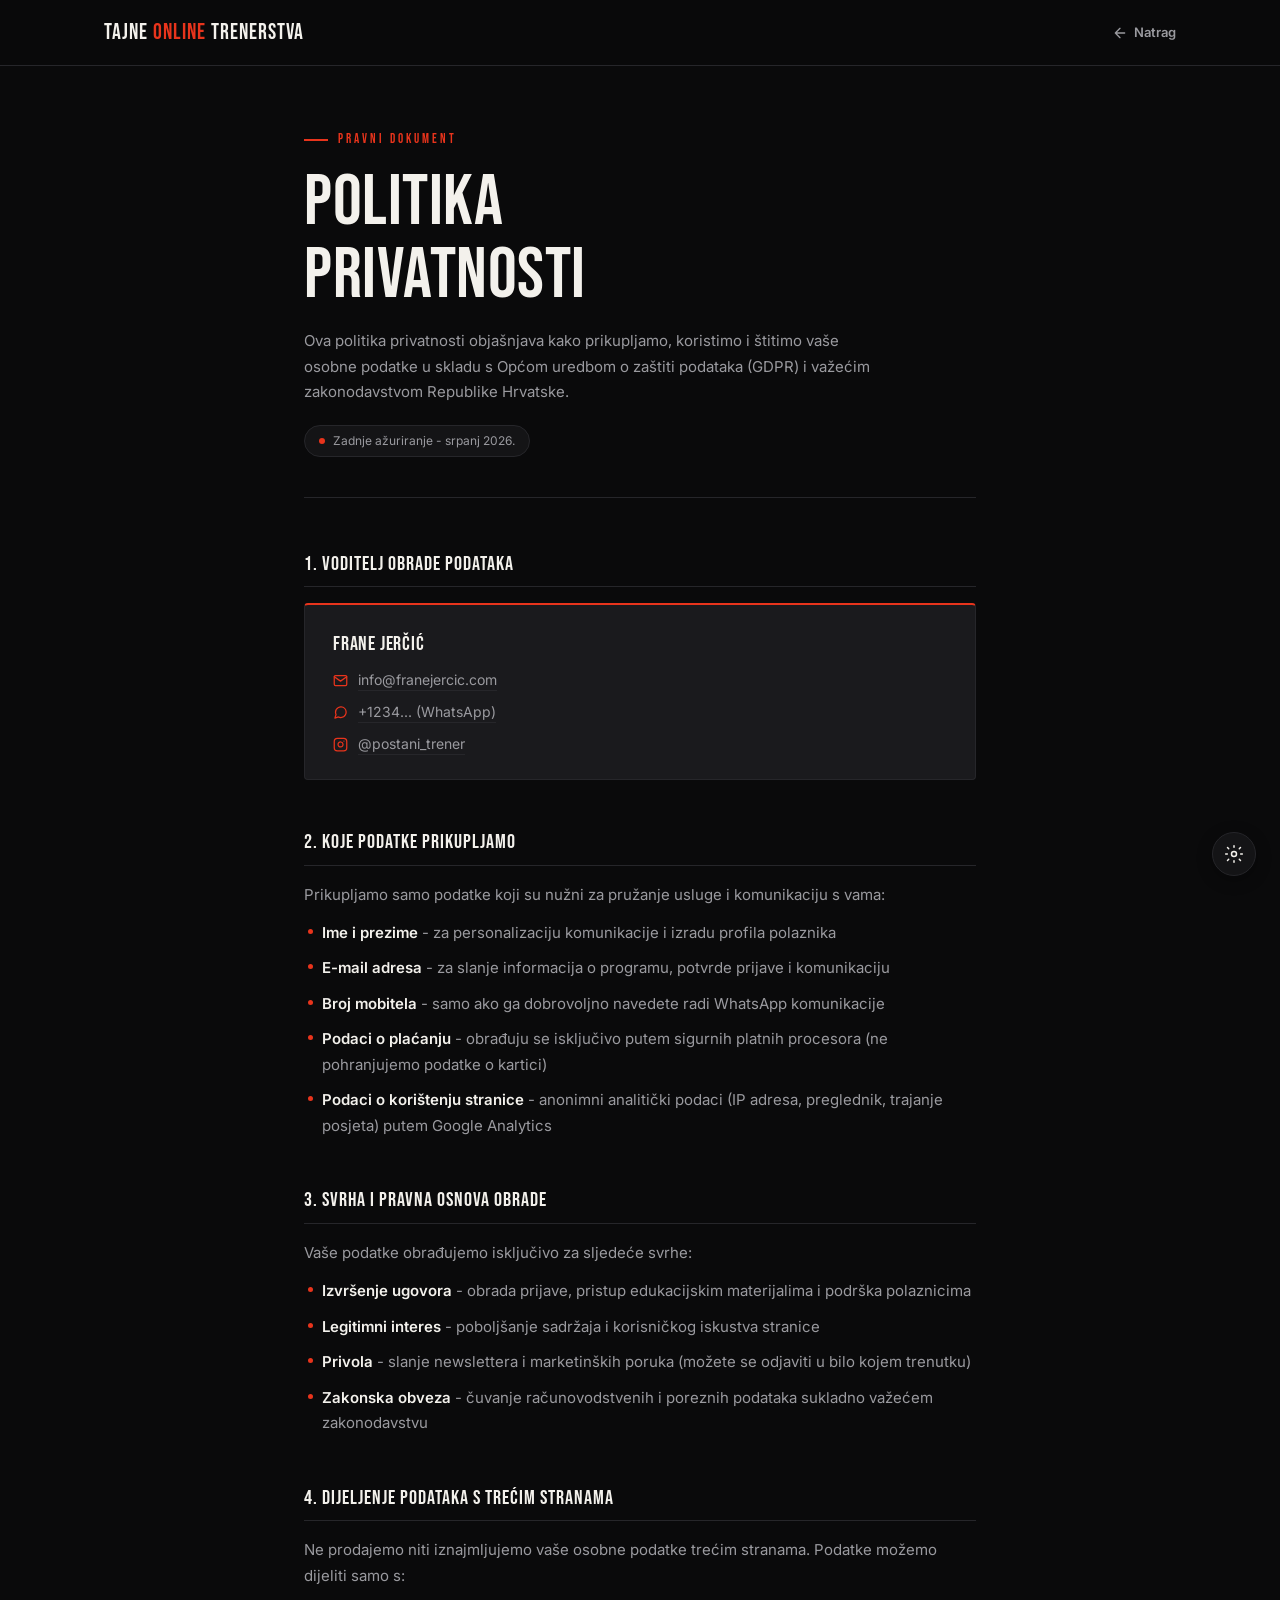
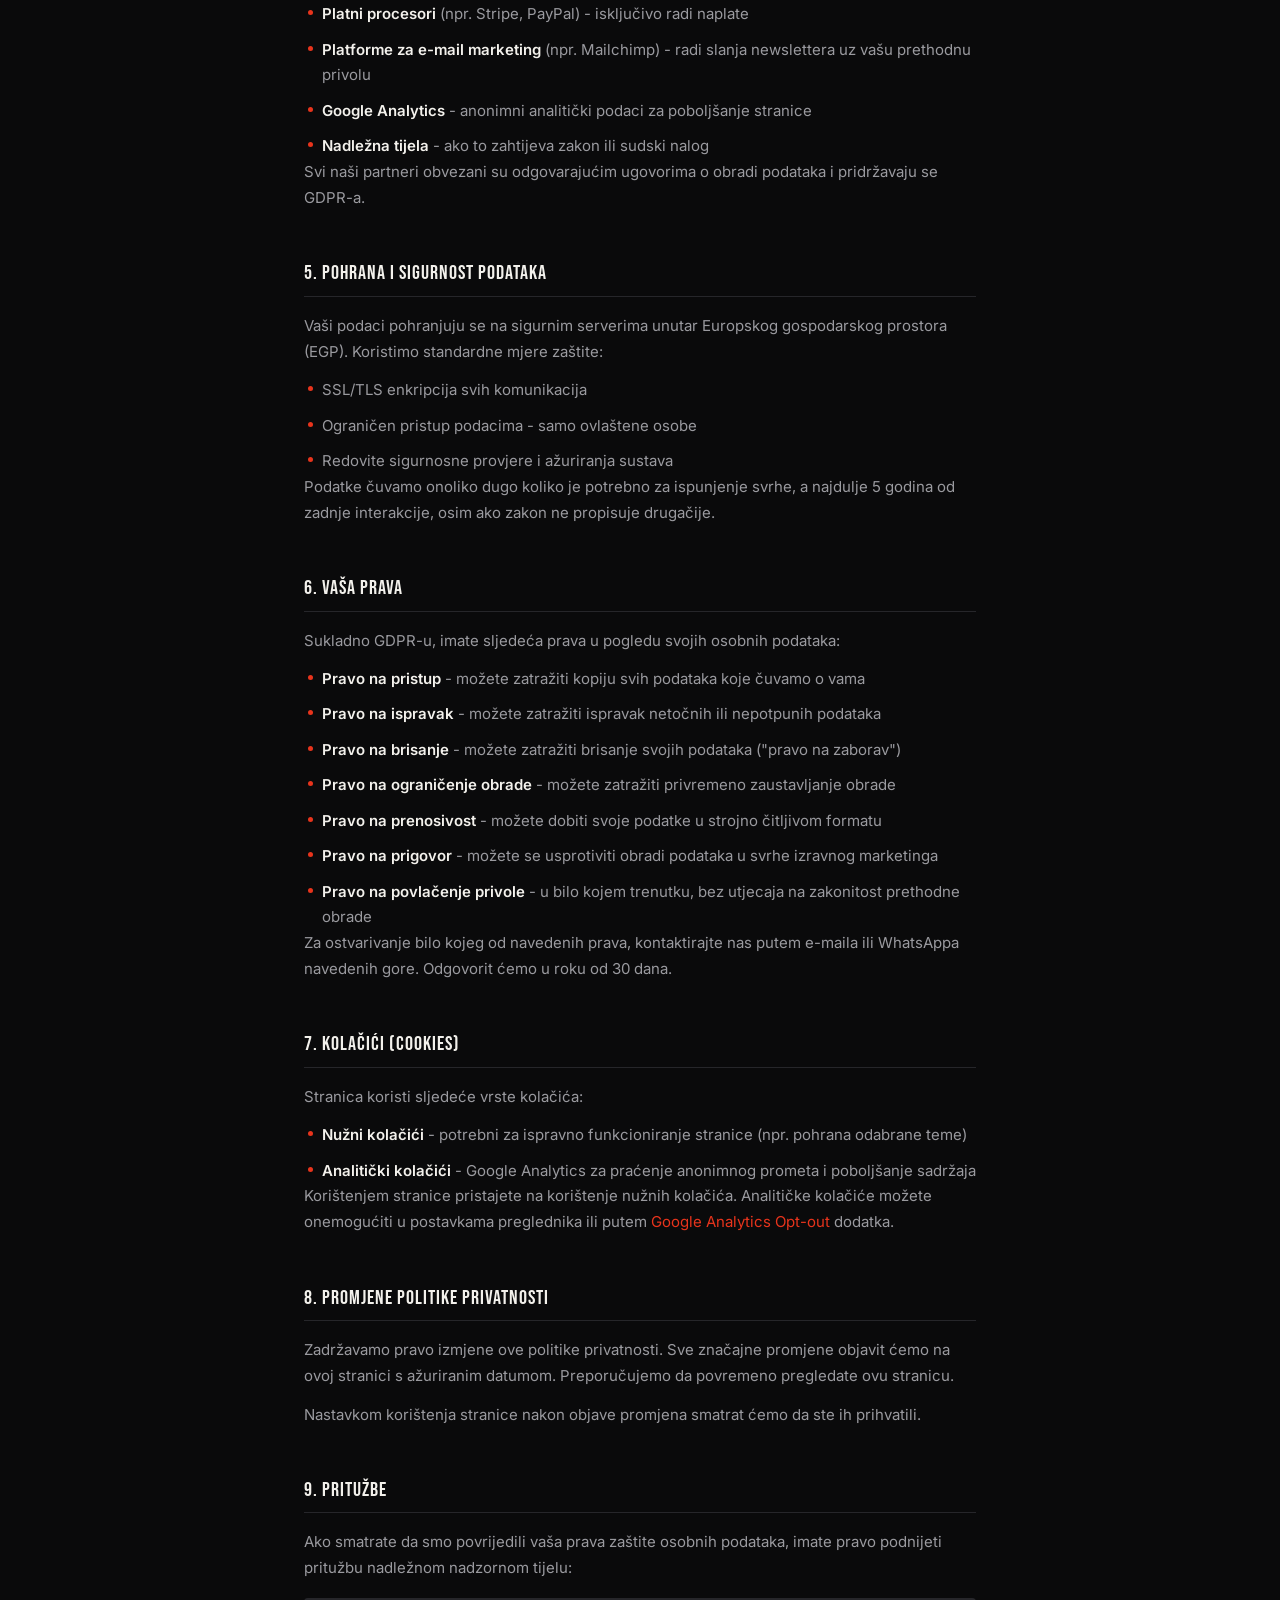
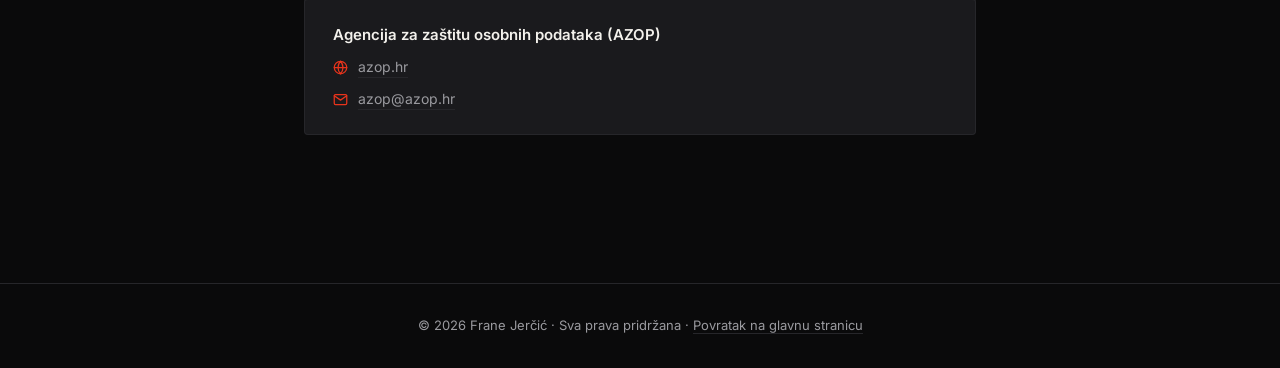
==== politika-privatnosti.html @ b548ac68 "fix: privacy page — shared theme system, fixed li layout, replaced em dashes Co-authored-by: Cursor " ====
<!DOCTYPE html>
<html lang="hr">
<head>
<meta charset="UTF-8">
<meta name="viewport" content="width=device-width, initial-scale=1.0">
<meta name="theme-color" content="#0a0a0b">
<title>Politika privatnosti — Tajne Online Trenerstva | Frane Jerčić</title>
<meta name="description" content="Politika privatnosti i zaštite osobnih podataka za edukaciju Tajne Online Trenerstva, Frane Jerčić.">
<meta name="robots" content="noindex, follow">
<link rel="canonical" href="https://franejercic.com/politika-privatnosti.html">
<link rel="preconnect" href="https://fonts.googleapis.com">
<link rel="preconnect" href="https://fonts.gstatic.com" crossorigin>
<link href="https://fonts.googleapis.com/css2?family=Bebas+Neue&family=Inter:wght@400;500;600;700&display=swap" rel="stylesheet">
<link rel="stylesheet" href="style.css">
<style>
  /* ─── Privacy page overrides ─── */
  section { padding: 0; border-bottom: none; }

  .pp-wrap {
    max-width: 720px;
    margin: 0 auto;
    padding: 64px 24px 96px;
  }

  /* Hero */
  .pp-hero {
    margin-bottom: 56px;
    padding-bottom: 40px;
    border-bottom: 1px solid var(--line);
  }
  .pp-eyebrow {
    font-family: 'Bebas Neue', sans-serif;
    font-size: 13px;
    letter-spacing: 3px;
    color: var(--red);
    margin-bottom: 16px;
    display: flex;
    align-items: center;
    gap: 10px;
  }
  .pp-eyebrow::before {
    content: '';
    width: 24px;
    height: 2px;
    background: var(--red);
    display: inline-block;
  }
  .pp-hero h1 {
    font-size: clamp(42px, 7vw, 72px);
    margin-bottom: 16px;
    text-transform: uppercase;
  }
  .pp-hero p {
    font-size: 15px;
    color: var(--ink-dim);
    line-height: 1.7;
    max-width: 580px;
  }
  .pp-updated {
    display: inline-flex;
    align-items: center;
    gap: 8px;
    margin-top: 20px;
    font-size: 12px;
    color: var(--ink-dim);
    background: var(--bg-alt);
    border: 1px solid var(--line);
    padding: 6px 14px;
    border-radius: 999px;
  }
  .pp-updated-dot {
    width: 6px;
    height: 6px;
    background: var(--red);
    border-radius: 50%;
    display: inline-block;
    flex-shrink: 0;
  }

  /* Sections */
  .pp-section {
    margin-bottom: 52px;
  }
  .pp-section h2 {
    font-size: 20px;
    letter-spacing: 1px;
    color: var(--ink);
    margin-bottom: 16px;
    padding-bottom: 12px;
    border-bottom: 1px solid var(--line);
    text-transform: uppercase;
  }
  .pp-section p {
    font-size: 15px;
    color: var(--ink-dim);
    line-height: 1.75;
    margin-bottom: 12px;
  }
  .pp-section p:last-child { margin-bottom: 0; }
  .pp-section p a { color: var(--red); text-decoration: none; }
  .pp-section p a:hover { text-decoration: underline; }

  /* List items - natural flow, no columns */
  .pp-section ul {
    list-style: none;
    margin-top: 12px;
    display: flex;
    flex-direction: column;
    gap: 10px;
  }
  .pp-section ul li {
    position: relative;
    padding-left: 18px;
    font-size: 15px;
    color: var(--ink-dim);
    line-height: 1.7;
  }
  .pp-section ul li::before {
    content: '';
    position: absolute;
    left: 4px;
    top: 9px;
    width: 5px;
    height: 5px;
    background: var(--red);
    border-radius: 50%;
    flex-shrink: 0;
  }
  .pp-section ul li strong { color: var(--ink); font-weight: 600; }

  /* Contact card */
  .pp-contact-card {
    background: var(--card);
    border: 1px solid var(--line);
    border-top: 2px solid var(--red);
    border-radius: 4px;
    padding: 24px 28px;
    margin-top: 16px;
    display: flex;
    flex-direction: column;
    gap: 10px;
  }
  .pp-contact-card.neutral { border-top-color: var(--line); }
  .pp-contact-name {
    font-family: 'Bebas Neue', sans-serif;
    font-size: 20px;
    letter-spacing: .8px;
    color: var(--ink);
  }
  .pp-contact-name.small {
    font-family: 'Inter', sans-serif;
    font-size: 15px;
    font-weight: 600;
    letter-spacing: 0;
  }
  .pp-contact-row {
    display: flex;
    align-items: center;
    gap: 10px;
    font-size: 14px;
    color: var(--ink-dim);
  }
  .pp-contact-row svg { color: var(--red); flex-shrink: 0; }
  .pp-contact-row a {
    color: var(--ink-dim);
    text-decoration: none;
    border-bottom: 1px solid var(--line);
    transition: color .2s;
  }
  .pp-contact-row a:hover { color: var(--ink); }

  /* Back link */
  .back-link {
    display: flex;
    align-items: center;
    gap: 6px;
    font-size: 13px;
    font-weight: 600;
    color: var(--ink-dim);
    text-decoration: none;
    transition: color .2s;
  }
  .back-link:hover { color: var(--ink); }

  /* Override h2 global size for this page */
  .pp-section h2 { font-size: 20px; }

  /* Footer */
  .pp-footer {
    padding: 32px 24px;
    border-top: 1px solid var(--line);
    text-align: center;
    font-size: 13px;
    color: var(--ink-dim);
  }
  .pp-footer a {
    color: var(--ink-dim);
    text-decoration: none;
    border-bottom: 1px solid var(--line);
    transition: color .2s;
  }
  .pp-footer a:hover { color: var(--ink); }

  /* Light mode extra */
  [data-theme="light"] .pp-contact-card { background: var(--bg-alt); }

  @media (max-width: 480px) {
    .pp-wrap { padding: 48px 20px 80px; }
    .pp-contact-card { padding: 18px 20px; }
  }
</style>
</head>
<body>

<header>
  <div class="navbar">
    <a href="index.html" class="brand">TAJNE <span>ONLINE</span> TRENERSTVA</a>
    <a href="index.html" class="back-link">
      <svg xmlns="http://www.w3.org/2000/svg" width="16" height="16" viewBox="0 0 24 24" fill="none" stroke="currentColor" stroke-width="2" stroke-linecap="round" stroke-linejoin="round"><path d="M19 12H5M12 19l-7-7 7-7"/></svg>
      Natrag
    </a>
  </div>
</header>

<div class="pp-wrap">

  <div class="pp-hero">
    <div class="pp-eyebrow">Pravni dokument</div>
    <h1>Politika<br>Privatnosti</h1>
    <p>Ova politika privatnosti objašnjava kako prikupljamo, koristimo i štitimo vaše osobne podatke u skladu s Općom uredbom o zaštiti podataka (GDPR) i važećim zakonodavstvom Republike Hrvatske.</p>
    <div class="pp-updated"><span class="pp-updated-dot"></span> Zadnje ažuriranje - srpanj 2026.</div>
  </div>

  <div class="pp-section">
    <h2>1. Voditelj obrade podataka</h2>
    <div class="pp-contact-card">
      <div class="pp-contact-name">Frane Jerčić</div>
      <div class="pp-contact-row">
        <svg xmlns="http://www.w3.org/2000/svg" width="15" height="15" viewBox="0 0 24 24" fill="none" stroke="currentColor" stroke-width="2" stroke-linecap="round" stroke-linejoin="round"><path d="M4 4h16c1.1 0 2 .9 2 2v12c0 1.1-.9 2-2 2H4c-1.1 0-2-.9-2-2V6c0-1.1.9-2 2-2z"/><polyline points="22,6 12,13 2,6"/></svg>
        <a href="mailto:info@franejercic.com">info@franejercic.com</a>
      </div>
      <div class="pp-contact-row">
        <svg xmlns="http://www.w3.org/2000/svg" width="15" height="15" viewBox="0 0 24 24" fill="none" stroke="currentColor" stroke-width="2" stroke-linecap="round" stroke-linejoin="round"><path d="M21 11.5a8.38 8.38 0 0 1-.9 3.8 8.5 8.5 0 0 1-7.6 4.7 8.38 8.38 0 0 1-3.8-.9L3 21l1.9-5.7a8.38 8.38 0 0 1-.9-3.8 8.5 8.5 0 0 1 4.7-7.6 8.38 8.38 0 0 1 3.8-.9h.5a8.48 8.48 0 0 1 8 8v.5z"/></svg>
        <a href="https://wa.me/1234" target="_blank" rel="noopener">+1234... (WhatsApp)</a>
      </div>
      <div class="pp-contact-row">
        <svg xmlns="http://www.w3.org/2000/svg" width="15" height="15" viewBox="0 0 24 24" fill="none" stroke="currentColor" stroke-width="2" stroke-linecap="round" stroke-linejoin="round"><rect x="2" y="2" width="20" height="20" rx="5" ry="5"/><path d="M16 11.37A4 4 0 1 1 12.63 8 4 4 0 0 1 16 11.37z"/><line x1="17.5" y1="6.5" x2="17.51" y2="6.5"/></svg>
        <a href="https://www.instagram.com/postani_trener" target="_blank" rel="noopener">@postani_trener</a>
      </div>
    </div>
  </div>

  <div class="pp-section">
    <h2>2. Koje podatke prikupljamo</h2>
    <p>Prikupljamo samo podatke koji su nužni za pružanje usluge i komunikaciju s vama:</p>
    <ul>
      <li><strong>Ime i prezime</strong> - za personalizaciju komunikacije i izradu profila polaznika</li>
      <li><strong>E-mail adresa</strong> - za slanje informacija o programu, potvrde prijave i komunikaciju</li>
      <li><strong>Broj mobitela</strong> - samo ako ga dobrovoljno navedete radi WhatsApp komunikacije</li>
      <li><strong>Podaci o plaćanju</strong> - obrađuju se isključivo putem sigurnih platnih procesora (ne pohranjujemo podatke o kartici)</li>
      <li><strong>Podaci o korištenju stranice</strong> - anonimni analitički podaci (IP adresa, preglednik, trajanje posjeta) putem Google Analytics</li>
    </ul>
  </div>

  <div class="pp-section">
    <h2>3. Svrha i pravna osnova obrade</h2>
    <p>Vaše podatke obrađujemo isključivo za sljedeće svrhe:</p>
    <ul>
      <li><strong>Izvršenje ugovora</strong> - obrada prijave, pristup edukacijskim materijalima i podrška polaznicima</li>
      <li><strong>Legitimni interes</strong> - poboljšanje sadržaja i korisničkog iskustva stranice</li>
      <li><strong>Privola</strong> - slanje newslettera i marketinških poruka (možete se odjaviti u bilo kojem trenutku)</li>
      <li><strong>Zakonska obveza</strong> - čuvanje računovodstvenih i poreznih podataka sukladno važećem zakonodavstvu</li>
    </ul>
  </div>

  <div class="pp-section">
    <h2>4. Dijeljenje podataka s trećim stranama</h2>
    <p>Ne prodajemo niti iznajmljujemo vaše osobne podatke trećim stranama. Podatke možemo dijeliti samo s:</p>
    <ul>
      <li><strong>Platni procesori</strong> (npr. Stripe, PayPal) - isključivo radi naplate</li>
      <li><strong>Platforme za e-mail marketing</strong> (npr. Mailchimp) - radi slanja newslettera uz vašu prethodnu privolu</li>
      <li><strong>Google Analytics</strong> - anonimni analitički podaci za poboljšanje stranice</li>
      <li><strong>Nadležna tijela</strong> - ako to zahtijeva zakon ili sudski nalog</li>
    </ul>
    <p>Svi naši partneri obvezani su odgovarajućim ugovorima o obradi podataka i pridržavaju se GDPR-a.</p>
  </div>

  <div class="pp-section">
    <h2>5. Pohrana i sigurnost podataka</h2>
    <p>Vaši podaci pohranjuju se na sigurnim serverima unutar Europskog gospodarskog prostora (EGP). Koristimo standardne mjere zaštite:</p>
    <ul>
      <li>SSL/TLS enkripcija svih komunikacija</li>
      <li>Ograničen pristup podacima - samo ovlaštene osobe</li>
      <li>Redovite sigurnosne provjere i ažuriranja sustava</li>
    </ul>
    <p>Podatke čuvamo onoliko dugo koliko je potrebno za ispunjenje svrhe, a najdulje 5 godina od zadnje interakcije, osim ako zakon ne propisuje drugačije.</p>
  </div>

  <div class="pp-section">
    <h2>6. Vaša prava</h2>
    <p>Sukladno GDPR-u, imate sljedeća prava u pogledu svojih osobnih podataka:</p>
    <ul>
      <li><strong>Pravo na pristup</strong> - možete zatražiti kopiju svih podataka koje čuvamo o vama</li>
      <li><strong>Pravo na ispravak</strong> - možete zatražiti ispravak netočnih ili nepotpunih podataka</li>
      <li><strong>Pravo na brisanje</strong> - možete zatražiti brisanje svojih podataka ("pravo na zaborav")</li>
      <li><strong>Pravo na ograničenje obrade</strong> - možete zatražiti privremeno zaustavljanje obrade</li>
      <li><strong>Pravo na prenosivost</strong> - možete dobiti svoje podatke u strojno čitljivom formatu</li>
      <li><strong>Pravo na prigovor</strong> - možete se usprotiviti obradi podataka u svrhe izravnog marketinga</li>
      <li><strong>Pravo na povlačenje privole</strong> - u bilo kojem trenutku, bez utjecaja na zakonitost prethodne obrade</li>
    </ul>
    <p>Za ostvarivanje bilo kojeg od navedenih prava, kontaktirajte nas putem e-maila ili WhatsAppa navedenih gore. Odgovorit ćemo u roku od 30 dana.</p>
  </div>

  <div class="pp-section">
    <h2>7. Kolačići (Cookies)</h2>
    <p>Stranica koristi sljedeće vrste kolačića:</p>
    <ul>
      <li><strong>Nužni kolačići</strong> - potrebni za ispravno funkcioniranje stranice (npr. pohrana odabrane teme)</li>
      <li><strong>Analitički kolačići</strong> - Google Analytics za praćenje anonimnog prometa i poboljšanje sadržaja</li>
    </ul>
    <p>Korištenjem stranice pristajete na korištenje nužnih kolačića. Analitičke kolačiće možete onemogućiti u postavkama preglednika ili putem <a href="https://tools.google.com/dlpage/gaoptout" target="_blank" rel="noopener">Google Analytics Opt-out</a> dodatka.</p>
  </div>

  <div class="pp-section">
    <h2>8. Promjene politike privatnosti</h2>
    <p>Zadržavamo pravo izmjene ove politike privatnosti. Sve značajne promjene objavit ćemo na ovoj stranici s ažuriranim datumom. Preporučujemo da povremeno pregledate ovu stranicu.</p>
    <p>Nastavkom korištenja stranice nakon objave promjena smatrat ćemo da ste ih prihvatili.</p>
  </div>

  <div class="pp-section">
    <h2>9. Pritužbe</h2>
    <p>Ako smatrate da smo povrijedili vaša prava zaštite osobnih podataka, imate pravo podnijeti pritužbu nadležnom nadzornom tijelu:</p>
    <div class="pp-contact-card neutral">
      <div class="pp-contact-name small">Agencija za zaštitu osobnih podataka (AZOP)</div>
      <div class="pp-contact-row">
        <svg xmlns="http://www.w3.org/2000/svg" width="15" height="15" viewBox="0 0 24 24" fill="none" stroke="currentColor" stroke-width="2" stroke-linecap="round" stroke-linejoin="round"><circle cx="12" cy="12" r="10"/><line x1="2" y1="12" x2="22" y2="12"/><path d="M12 2a15.3 15.3 0 0 1 4 10 15.3 15.3 0 0 1-4 10 15.3 15.3 0 0 1-4-10 15.3 15.3 0 0 1 4-10z"/></svg>
        <a href="https://azop.hr" target="_blank" rel="noopener">azop.hr</a>
      </div>
      <div class="pp-contact-row">
        <svg xmlns="http://www.w3.org/2000/svg" width="15" height="15" viewBox="0 0 24 24" fill="none" stroke="currentColor" stroke-width="2" stroke-linecap="round" stroke-linejoin="round"><path d="M4 4h16c1.1 0 2 .9 2 2v12c0 1.1-.9 2-2 2H4c-1.1 0-2-.9-2-2V6c0-1.1.9-2 2-2z"/><polyline points="22,6 12,13 2,6"/></svg>
        <a href="mailto:azop@azop.hr">azop@azop.hr</a>
      </div>
    </div>
  </div>

</div>

<footer class="pp-footer">
  © 2026 Frane Jerčić · Sva prava pridržana ·
  <a href="index.html">Povratak na glavnu stranicu</a>
</footer>

<!-- Theme Picker -->
<div class="tp" id="themePicker">
  <button class="tp-btn" id="tpToggle" aria-label="Promjeni temu" aria-expanded="false">
    <svg viewBox="0 0 24 24" width="20" height="20" fill="none" stroke="currentColor" stroke-width="1.8" stroke-linecap="round" stroke-linejoin="round" aria-hidden="true">
      <circle cx="12" cy="12" r="3"/>
      <path d="M12 2v2M12 20v2M4.22 4.22l1.42 1.42M18.36 18.36l1.42 1.42M2 12h2M20 12h2M4.22 19.78l1.42-1.42M18.36 5.64l1.42-1.42"/>
    </svg>
  </button>
  <div class="tp-panel" id="tpPanel" hidden>
    <div class="tp-label">Boja</div>
    <div class="tp-swatches">
      <button class="tp-swatch" data-color="#e8341c" style="background:#e8341c" aria-label="Crvena" title="Crvena"></button>
      <button class="tp-swatch" data-color="#2563eb" style="background:#2563eb" aria-label="Plava" title="Plava"></button>
      <button class="tp-swatch" data-color="#16a34a" style="background:#16a34a" aria-label="Zelena" title="Zelena"></button>
      <button class="tp-swatch" data-color="#d97706" style="background:#d97706" aria-label="Žuta" title="Žuta"></button>
      <button class="tp-swatch" data-color="#9333ea" style="background:#9333ea" aria-label="Ljubičasta" title="Ljubičasta"></button>
      <button class="tp-swatch" data-color="#0891b2" style="background:#0891b2" aria-label="Cyan" title="Cyan"></button>
      <button class="tp-swatch" data-color="#db2777" style="background:#db2777" aria-label="Roza" title="Roza"></button>
    </div>
    <div class="tp-label" style="margin-top:12px;">Pozadina</div>
    <div class="tp-modes">
      <button class="tp-mode" data-mode="dark">
        <svg viewBox="0 0 24 24" width="14" height="14" fill="currentColor" aria-hidden="true"><path d="M21 12.79A9 9 0 1 1 11.21 3 7 7 0 0 0 21 12.79z"/></svg>
        Tamna
      </button>
      <button class="tp-mode" data-mode="light">
        <svg viewBox="0 0 24 24" width="14" height="14" fill="none" stroke="currentColor" stroke-width="2" aria-hidden="true"><circle cx="12" cy="12" r="5"/><path d="M12 2v2M12 20v2M4.22 4.22l1.42 1.42M18.36 18.36l1.42 1.42M2 12h2M20 12h2M4.22 19.78l1.42-1.42M18.36 5.64l1.42-1.42"/></svg>
        Svijetla
      </button>
    </div>
  </div>
</div>

<script src="main.js"></script>
</body>
</html>
---- style.css ----
/* ═══════════════════════════════════════════════════════════
   TAJNE ONLINE TRENERSTVA — Frane Jerčić
   style.css
═══════════════════════════════════════════════════════════ */

/* ─── VARIJABLE ─── */
:root {
  --bg:         #0a0a0b;
  --bg-alt:     #141416;
  --line:       #26262a;
  --ink:        #f3f1ec;
  --ink-dim:    #9a9a9f;
  --red:        #e8341c;
  --red-dim:    #b5260f;
  --gold:       #e8a23c;
  --card:       #1a1a1d;
  --radius:     2px;
  --accent-rgb: 232,52,28;
}

/* ─── RESET & BASE ─── */
*, *::before, *::after { box-sizing: border-box; margin: 0; padding: 0; }

html {
  scroll-behavior: smooth;
  overflow-x: hidden;
  scroll-padding-top: 72px;
}

body {
  background: var(--bg);
  color: var(--ink);
  font-family: 'Inter', sans-serif;
  line-height: 1.5;
  -webkit-font-smoothing: antialiased;
  overflow-x: hidden;
}

img { max-width: 100%; display: block; }

.wrap { max-width: 1120px; margin: 0 auto; padding: 0 24px; }

h1, h2, h3, .display {
  font-family: 'Bebas Neue', sans-serif;
  letter-spacing: 0.5px;
  line-height: 1.02;
  text-transform: uppercase;
  font-weight: 400;
}

h2 { font-size: clamp(34px, 5vw, 56px); }

.eyebrow {
  display: inline-flex;
  align-items: center;
  gap: 10px;
  font-family: 'Bebas Neue', sans-serif;
  font-size: 14px;
  letter-spacing: 3px;
  color: var(--red);
  margin-bottom: 16px;
}
.eyebrow::before {
  content: "";
  width: 28px;
  height: 2px;
  background: var(--red);
  display: inline-block;
}

.lead { color: var(--ink-dim); font-size: 18px; max-width: 680px; }
.micro { margin-top: 18px; font-size: 13px; color: var(--ink-dim); letter-spacing: .3px; }

section { padding: 96px 0; border-bottom: 1px solid var(--line); position: relative; }

/* ─── BUTTONS ─── */
.btn {
  display: inline-flex;
  align-items: center;
  gap: 10px;
  background: linear-gradient(135deg,
    color-mix(in srgb, var(--red) 82%, #fff 18%),
    var(--red) 55%,
    color-mix(in srgb, var(--red) 78%, #000 22%));
  color: #fff;
  font-family: 'Bebas Neue', sans-serif;
  font-size: 21px;
  letter-spacing: 1.5px;
  padding: 17px 38px;
  border: none;
  border-radius: 8px;
  text-decoration: none;
  text-transform: uppercase;
  cursor: pointer;
  transition: transform .18s ease, box-shadow .25s ease, filter .2s ease;
  box-shadow: 0 1px 0 rgba(255,255,255,.12) inset, 0 14px 30px -10px rgba(var(--accent-rgb),.55);
  -webkit-tap-highlight-color: transparent;
}
.btn:hover {
  transform: translateY(-2px);
  filter: brightness(1.08);
  box-shadow: 0 1px 0 rgba(255,255,255,.18) inset, 0 18px 40px -8px rgba(var(--accent-rgb),.6);
}
.btn:active { transform: translateY(0); filter: brightness(.97); }

.btn-outline {
  background: transparent;
  color: var(--ink);
  border: 1px solid var(--line);
  box-shadow: none;
}
.btn-outline:hover {
  border-color: var(--red);
  color: #fff;
  background: rgba(var(--accent-rgb),.08);
  box-shadow: none;
  filter: none;
}

/* ─── HEADER ─── */
header {
  position: sticky;
  top: 0;
  z-index: 50;
  background: rgba(10,10,11,.92);
  backdrop-filter: blur(10px);
  -webkit-backdrop-filter: blur(10px);
  border-bottom: 1px solid var(--line);
}

.navbar {
  display: flex;
  align-items: center;
  justify-content: space-between;
  padding: 16px 24px;
  max-width: 1120px;
  margin: 0 auto;
  gap: 16px;
}

.brand {
  font-family: 'Bebas Neue', sans-serif;
  font-size: 22px;
  letter-spacing: 1px;
  text-decoration: none;
  color: var(--ink);
  white-space: nowrap;
}
.brand span { color: var(--red); }

.nav-cta { font-size: 15px; padding: 11px 22px; white-space: nowrap; }

.nav-links {
  display: flex;
  align-items: center;
  gap: 28px;
  flex: 1;
  justify-content: center;
}
.nav-links a {
  font-size: 12px;
  font-weight: 700;
  letter-spacing: 1.2px;
  text-transform: uppercase;
  text-decoration: none;
  color: var(--ink-dim);
  transition: color .2s;
}
.nav-links a:hover { color: var(--ink); }

/* ─── HERO ─── */
.hero {
  padding: 64px 0 40px;
  border-bottom: 1px solid var(--line);
  position: relative;
  overflow: visible;
}
.hero::before {
  content: "";
  position: absolute;
  inset: 0;
  z-index: 0;
  background:
    radial-gradient(circle at 85% 10%, rgba(var(--accent-rgb),.18), transparent 45%),
    radial-gradient(circle at 10% 90%, rgba(var(--accent-rgb),.08), transparent 40%);
  pointer-events: none;
}
.hero-grid {
  display: grid;
  grid-template-columns: 1.1fr 1fr;
  gap: 56px;
  align-items: center;
  position: relative;
  z-index: 1;
  position: relative;
}

.hero-photo {
  position: relative;
  z-index: 2;
  aspect-ratio: 4/5;
  transform: translateY(60px) translateX(12%) scale(1.1);
  display: flex;
  flex-direction: column;
  align-items: center;
}
.hero-photo img {
  width: 100%;
  flex: 1;
  object-fit: contain;
  object-position: bottom;
  filter: drop-shadow(0 20px 40px rgba(0,0,0,.6));
}
.hero-photo .tag {
  display: block;
  position: static;
  text-align: center;
  font-family: 'Bebas Neue', sans-serif;
  letter-spacing: 1.5px;
  font-size: 11px;
  color: var(--ink-dim);
  margin-top: 10px;
  opacity: .6;
}

.hero h1 { font-size: clamp(44px, 6vw, 76px); }
.hero h1 .accent { color: var(--red); }
.hero p.lead { margin: 22px 0 30px; font-size: 19px; }
.hero p.lead b { color: rgba(255,255,255,.72); font-weight: 700; }
.hero-ctas { display: flex; gap: 16px; flex-wrap: wrap; }

/* ─── STATS ─── */
.stats {
  background: var(--bg-alt);
  padding: 0;
  border-bottom: 1px solid var(--line);
  overflow: hidden;
  position: relative;
  z-index: 1;
}

.stats-grid {
  display: grid;
  grid-template-columns: repeat(3, 1fr);
  max-width: 1120px;
  margin: 0 auto;
}

.stat {
  padding: 52px 32px;
  text-align: center;
  position: relative;
}

/* Gradient divider između statova */
.stat::before {
  content: '';
  position: absolute;
  left: 0;
  top: 18%;
  bottom: 18%;
  width: 1px;
  background: linear-gradient(to bottom, transparent, var(--line) 35%, var(--line) 65%, transparent);
}
.stat:first-child::before { display: none; }

.stat .num {
  font-family: 'Bebas Neue', sans-serif;
  font-size: clamp(52px, 5.5vw, 80px);
  color: var(--red);
  line-height: 1;
  display: inline-block;
  position: relative;
}

/* Crveni akcent ispod broja */
.stat .num::after {
  content: '';
  display: block;
  width: 28px;
  height: 2px;
  background: var(--red);
  opacity: 0.45;
  margin: 10px auto 0;
}

.stat .label {
  margin-top: 14px;
  font-size: 11px;
  letter-spacing: 2.5px;
  text-transform: uppercase;
  color: var(--ink-dim);
  line-height: 1.4;
}

@keyframes statMarquee {
  from { transform: translateX(0); }
  to   { transform: translateX(-50%); }
}

/* ─── VIDEO ─── */
.video-section { padding: 88px 0; text-align: center; }
.video-wrap {
  max-width: 880px;
  margin: 36px auto 0;
  position: relative;
  border-radius: var(--radius);
  overflow: hidden;
  border: 1px solid var(--line);
  box-shadow: 0 30px 80px rgba(0,0,0,.5);
  aspect-ratio: 16/9;
  background: #000;
}
.video-wrap iframe { width: 100%; height: 100%; border: 0; }

/* Thumbnail façade (kad embed nije dostupan) */
.video-facade {
  display: block;
  text-decoration: none;
  cursor: pointer;
  position: relative;
}
.video-facade img {
  width: 100%;
  height: 100%;
  object-fit: cover;
  display: block;
}
.video-play {
  position: absolute;
  inset: 0;
  display: flex;
  align-items: center;
  justify-content: center;
  background: rgba(0,0,0,.3);
  transition: background .2s ease;
}
.video-facade:hover .video-play { background: rgba(0,0,0,.15); }
.video-facade:hover .video-play svg path:first-child { fill: var(--red-dim); }
.video-play svg { filter: drop-shadow(0 4px 16px rgba(0,0,0,.6)); transition: transform .2s ease; }
.video-facade:hover .video-play svg { transform: scale(1.08); }

/* ─── CHECK LIST ─── */
.check-list { display: grid; gap: 0; max-width: 920px; margin-top: 36px; }
.check-item {
  display: flex;
  gap: 18px;
  align-items: flex-start;
  padding: 24px 0;
  border-top: 1px solid var(--line);
}
.check-item:first-child { border-top: none; }
.check-item:last-child { border-bottom: none; }
.check-item .mark {
  flex: 0 0 30px;
  height: 30px;
  border: 1px solid var(--red);
  color: var(--red);
  display: flex;
  align-items: center;
  justify-content: center;
  font-family: 'Bebas Neue', sans-serif;
  font-size: 16px;
  margin-top: 2px;
}
.check-item p { font-size: 17px; color: var(--ink-dim); }
.check-item p b { color: rgba(255,255,255,.72); }

.pull-quote {
  margin-top: 48px;
  padding: 32px 36px;
  border-left: 3px solid var(--red);
  background: var(--card);
  font-size: 19px;
  font-style: italic;
  color: var(--ink);
  max-width: 920px;
}

/* ─── WHAT YOU GET ─── */
.get-list { margin-top: 48px; }
.get-item {
  display: flex;
  gap: 24px;
  align-items: flex-start;
  padding: 28px 0;
  border-top: 1px solid var(--line);
}
.get-item:first-child { border-top: none; }
.get-item:last-child { border-bottom: none; }
.get-item .ic {
  flex: 0 0 auto;
  width: 34px;
  height: 34px;
  color: var(--red);
  display: flex;
  align-items: center;
  justify-content: center;
  margin-top: 2px;
}
.get-item .ic svg { width: 100%; height: 100%; }
.get-item .txt { display: flex; align-items: baseline; gap: 14px; flex-wrap: wrap; }
.get-item h3 { font-family: 'Bebas Neue'; font-weight: 400; font-size: 22px; letter-spacing: .5px; text-transform: uppercase; }
.get-item p { color: var(--ink-dim); font-size: 15.5px; }

/* ─── WHY THIS COURSE ─── */
.why-grid {
  display: grid;
  grid-template-columns: repeat(3, 1fr);
  gap: 16px;
  margin-top: 48px;
}
.why-card {
  background: var(--card);
  border: 1px solid var(--line);
  border-top: 2px solid var(--red);
  padding: 32px 28px;
  border-radius: 4px;
}
.why-card .wic { width: 32px; height: 32px; color: var(--red); margin-bottom: 18px; }
.why-card .wic svg { width: 100%; height: 100%; }
.why-card h3 { font-family: 'Bebas Neue'; font-size: 28px; margin-top: 12px; }
.why-card p { color: var(--ink-dim); font-size: 15px; margin-top: 10px; line-height: 1.6; }

/* ─── SPLIT (ZAMISLI / GUBIŠ) ─── */
.split {
  display: grid;
  grid-template-columns: 1fr 1fr;
  gap: 1px;
  background: var(--line);
}
/* Padding simulira .wrap centriranje — sadržaj prati ostatak stranice */
.split .pos {
  background: linear-gradient(90deg,
    var(--bg) 0%,
    color-mix(in srgb, #111114 86%, #16a34a 14%) 40%,
    color-mix(in srgb, #141417 88%, #16a34a 12%) 100%);
  padding: 64px 48px 64px max(24px, calc((100vw - 1120px) / 2 + 24px));
  display: flex;
  flex-direction: column;
}
.split .neg {
  background: linear-gradient(90deg,
    color-mix(in srgb, var(--bg) 84%, var(--red) 16%) 0%,
    color-mix(in srgb, var(--bg) 88%, var(--red) 12%) 60%,
    var(--bg) 100%);
  padding: 64px max(24px, calc((100vw - 1120px) / 2 + 24px)) 64px 48px;
  display: flex;
  flex-direction: column;
}
.split h3 { font-size: 32px; margin-bottom: 24px; line-height: 1.2; }
.split ul { list-style: none; margin-top: 8px; }
.split li {
  padding: 13px 0 13px 32px;
  border-top: 1px solid var(--line);
  color: var(--ink-dim);
  font-size: 15.5px;
  position: relative;
  line-height: 1.5;
}
.split li::before {
  position: absolute;
  left: 0;
  top: 13px;
  font-weight: 700;
  font-size: 18px;
}
.split li:first-child { border-top: none; }
.split .pos li::before { content: "✓"; color: #22c55e; }
.split .neg li::before { content: "✗"; color: var(--red); }
.split .quote {
  display: block;
  margin-top: auto;
  padding-top: 24px;
  font-style: italic;
  color: var(--ink);
  font-size: 16px;
  line-height: 1.65;
}
.split .pos .quote {
  color: #bbf7d0;
  text-shadow: 0 0 28px rgba(34, 197, 94, 0.4);
}
.split .neg .quote {
  color: color-mix(in srgb, #fff 85%, var(--red) 15%);
  text-shadow: 0 0 28px rgba(var(--accent-rgb), 0.5);
}

/* ─── MODULES BACKGROUND ICONS ─── */
.modules-bg {
  position: absolute;
  inset: 0;
  pointer-events: none;
  z-index: 0;
  overflow: hidden;
}
.modules-bg svg {
  position: absolute;
  color: var(--ink);
  opacity: 0.05;
  fill: none;
  stroke: currentColor;
}
#moduli > .wrap { position: relative; z-index: 1; }

@media (max-width: 860px) { .modules-bg { display: none; } }

/* ─── MODULES ─── */
.modules-head { text-align: center; margin-bottom: 8px; }
.module {
  display: grid;
  grid-template-columns: 120px 1fr;
  gap: 32px;
  padding: 36px 0;
  border-top: 1px solid var(--line);
  align-items: start;
}
.modules-head + .module { border-top: none; }
.module:last-child { border-bottom: none; }
.module .mnum {
  font-family: 'Bebas Neue';
  font-size: 64px;
  color: var(--bg-alt);
  -webkit-text-stroke: 1px var(--line);
  line-height: 1;
}
.module .mnum.active { -webkit-text-stroke: 1px var(--red); color: transparent; }
.module h3 { font-size: 26px; display: flex; align-items: center; gap: 12px; }
.module h3 .ic { font-family: 'Inter'; font-size: 22px; }
.module p { margin-top: 10px; color: var(--ink-dim); font-size: 16px; max-width: 640px; }

/* ─── TESTIMONIALS SLIDER ─── */
.tmonials { margin-top: 40px; }

.slider-wrapper {
  overflow: hidden;
}

.tmonials-track {
  display: flex;
  gap: 20px;
  overflow-x: auto;
  scroll-snap-type: x mandatory;
  scroll-behavior: smooth;
  -webkit-overflow-scrolling: touch;
  scrollbar-width: none;
  padding-bottom: 2px;
}
.tmonials-track::-webkit-scrollbar { display: none; }

.tcard {
  scroll-snap-align: start;
  flex: 0 0 calc((100% - 40px) / 3);
  border: 1px solid var(--line);
  background: var(--card);
  padding: 26px;
  display: flex;
  flex-direction: column;
}
.tcard .who { display: flex; align-items: center; gap: 12px; margin-bottom: 10px; }
.tcard .avatar {
  width: 46px;
  height: 46px;
  border-radius: 50%;
  background: linear-gradient(135deg,
    color-mix(in srgb, var(--red) 80%, #fff 20%),
    color-mix(in srgb, var(--red) 70%, #000 30%));
  display: flex;
  align-items: center;
  justify-content: center;
  font-family: 'Bebas Neue';
  font-size: 18px;
  color: #fff;
  flex: 0 0 46px;
  overflow: hidden;
}
.tcard .avatar img { width: 100%; height: 100%; object-fit: cover; border-radius: 50%; }
.tcard .name { font-weight: 700; font-size: 15px; }
.tcard .role { font-size: 12px; color: var(--ink-dim); }
.tcard .stars { color: var(--gold); font-size: 12px; letter-spacing: 1px; margin-bottom: 10px; }
.tcard p { font-size: 14.5px; color: var(--ink-dim); line-height: 1.6; flex: 1; }

/* Slider navigation */
.slider-nav {
  display: flex;
  align-items: center;
  justify-content: center;
  gap: 20px;
  margin-top: 28px;
}
.slider-btn {
  width: 48px;
  height: 48px;
  border: 1px solid var(--line);
  background: var(--card);
  color: var(--ink);
  font-size: 18px;
  border-radius: 50%;
  cursor: pointer;
  display: flex;
  align-items: center;
  justify-content: center;
  transition: border-color .18s ease, background .18s ease, color .18s ease;
  -webkit-tap-highlight-color: transparent;
  line-height: 1;
}
.slider-btn:hover:not(:disabled) {
  border-color: var(--red);
  background: rgba(var(--accent-rgb),.1);
  color: var(--red);
}
.slider-btn:disabled { opacity: 0.25; cursor: default; }
.slider-counter {
  font-family: 'Bebas Neue', sans-serif;
  font-size: 16px;
  letter-spacing: 2px;
  color: var(--ink-dim);
  min-width: 80px;
  text-align: center;
}

/* ─── ABOUT ─── */
.about-grid { display: grid; grid-template-columns: 0.8fr 1.2fr; gap: 56px; align-items: center; }
.about-photo { border: 1px solid var(--line); aspect-ratio: 1/1; overflow: hidden; background: #111; }
.about-photo img { width: 100%; height: 100%; object-fit: cover; }
.about-grid p { font-size: 15.5px; color: var(--ink-dim); margin-bottom: 18px; }
.about-grid p b { color: rgba(255,255,255,.72); font-weight: 600; }
.credlist { display: flex; gap: 12px; margin-top: 28px; flex-wrap: wrap; }
.cred {
  display: flex;
  align-items: center;
  gap: 10px;
  background: rgba(255,255,255,.04);
  border: 1px solid var(--line);
  border-top: 2px solid var(--red);
  padding: 12px 16px;
  border-radius: 4px;
  font-family: 'Bebas Neue';
  font-size: 14px;
  letter-spacing: .8px;
  color: var(--ink);
}
.cred-icon { color: var(--red); flex-shrink: 0; }

/* ─── CTA BLOCK ─── */
.cta-block { text-align: center; background: linear-gradient(180deg, color-mix(in srgb, #0a0a0b 82%, var(--red) 18%), #0a0a0b); }
.cta-block h2 { font-size: clamp(36px, 5.5vw, 60px); }
.cta-block .lead { margin: 18px auto 0; max-width: 780px; text-align: center; color: var(--ink-dim); font-size: 18px; line-height: 1.7; }
.price-block { margin: 36px auto 0; max-width: 600px; text-align: center; }
.price-features {
  display: flex;
  justify-content: center;
  align-items: center;
  gap: 28px;
  flex-wrap: nowrap;
  margin-bottom: 40px;
}
.price-features span {
  display: flex;
  align-items: center;
  gap: 7px;
  font-size: 14px;
  font-weight: 600;
  color: var(--ink);
  white-space: nowrap;
}
.price-features span::before {
  content: "✓";
  color: var(--red);
  font-size: 16px;
  font-weight: 700;
}
.price-hero {
  position: relative;
  display: inline-block;
  padding: 36px 56px 28px;
  margin-bottom: 32px;
}
.price-hero::before {
  content: "";
  position: absolute;
  inset: 0;
  background:
    radial-gradient(ellipse 70% 60% at 50% 50%, rgba(var(--accent-rgb),.18) 0%, transparent 70%);
  border-radius: 20px;
  pointer-events: none;
}
.price-main {
  font-family: 'Bebas Neue', sans-serif;
  font-size: 96px;
  line-height: 1;
  color: #fff;
  letter-spacing: 2px;
  text-shadow: 0 0 60px rgba(var(--accent-rgb),.35);
  position: relative;
}
.price-sub-unit {
  font-family: 'Inter', sans-serif;
  font-size: 16px;
  font-weight: 500;
  color: var(--ink-dim);
  letter-spacing: 0;
  vertical-align: middle;
}
.price-row {
  display: flex;
  align-items: center;
  justify-content: center;
  gap: 14px;
  margin-top: 14px;
  position: relative;
}
.price-was {
  font-size: 15px;
  color: var(--ink-dim);
  text-decoration: line-through;
  opacity: .55;
}
.price-save-badge {
  display: inline-flex;
  align-items: center;
  gap: 5px;
  background: var(--red);
  color: #fff;
  font-size: 12px;
  font-weight: 700;
  letter-spacing: .8px;
  text-transform: uppercase;
  padding: 4px 12px;
  border-radius: 20px;
  box-shadow: 0 0 16px rgba(var(--accent-rgb),.5);
}
.price-cta { font-size: 20px !important; padding: 20px 52px !important; }


/* ─── FAQ ─── */
.faq-list { margin-top: 30px; max-width: 920px; }
.faq-item { border-top: 1px solid var(--line); }
.faq-item:first-child { border-top: none; }
.faq-item:last-child { border-bottom: none; }
.faq-q {
  width: 100%;
  text-align: left;
  background: none;
  border: none;
  color: var(--ink);
  font-family: 'Inter', sans-serif;
  font-size: 18px;
  font-weight: 700;
  padding: 24px 0;
  cursor: pointer;
  display: flex;
  justify-content: space-between;
  align-items: center;
  gap: 20px;
  -webkit-tap-highlight-color: transparent;
}
.faq-q .plus {
  font-family: 'Bebas Neue';
  font-size: 28px;
  color: var(--red);
  transition: transform .2s ease;
  flex: 0 0 auto;
  line-height: 1;
}
.faq-item.open .plus { transform: rotate(45deg); }
.faq-a { max-height: 0; overflow: hidden; transition: max-height .3s ease; }
.faq-a p { padding-bottom: 24px; color: var(--ink-dim); font-size: 15.5px; max-width: 760px; line-height: 1.7; }

/* ─── FOOTER ─── */
.footer-cta {
  text-align: center;
  padding: 80px 0 40px;
  position: relative;
  background:
    radial-gradient(ellipse 80% 55% at 50% 0%, rgba(var(--accent-rgb),.18) 0%, transparent 100%),
    radial-gradient(ellipse 50% 40% at 50% 100%, rgba(var(--accent-rgb),.08) 0%, transparent 100%);
}
footer {
  padding: 48px 0 32px;
  color: var(--ink-dim);
  font-size: 13px;
  border-top: 1px solid var(--line);
}
.footer-inner {
  max-width: 860px;
  margin: 0 auto;
  padding: 0 24px;
  display: flex;
  flex-direction: column;
  align-items: center;
  gap: 24px;
  text-align: center;
}
.brand-foot {
  font-family: 'Bebas Neue', sans-serif;
  font-size: 22px;
  letter-spacing: 1px;
  color: var(--ink);
  margin-bottom: 4px;
}
.brand-foot span { color: var(--red); }
.footer-tagline { font-size: 13px; color: var(--ink-dim); }
.footer-socials {
  display: flex;
  align-items: center;
  gap: 20px;
  flex-wrap: wrap;
  justify-content: center;
}
.footer-social-link {
  display: flex;
  align-items: center;
  gap: 8px;
  text-decoration: none;
  color: var(--ink-dim);
  font-size: 13px;
  font-weight: 500;
  padding: 8px 16px;
  border: 1px solid var(--line);
  border-radius: 999px;
  transition: color .2s, border-color .2s;
}
.footer-social-link:hover { color: var(--red); border-color: rgba(var(--accent-rgb),.4); }
.footer-copy {
  display: flex;
  align-items: center;
  gap: 20px;
  flex-wrap: wrap;
  justify-content: center;
  font-size: 12px;
  color: var(--ink-dim);
  opacity: .7;
}
.footer-privacy {
  color: inherit;
  text-decoration: none;
  border-bottom: 1px solid var(--line);
  transition: color .2s;
}
.footer-privacy:hover { color: var(--ink); }

/* ─── STICKY CTA ─── */
.sticky-cta {
  position: fixed;
  bottom: 0; left: 0; right: 0;
  z-index: 60;
  background: rgba(10,10,11,.96);
  backdrop-filter: blur(10px);
  -webkit-backdrop-filter: blur(10px);
  border-top: 1px solid var(--line);
  padding: 12px 20px;
  display: none;
  align-items: center;
  justify-content: center;
  gap: 16px;
  -webkit-tap-highlight-color: transparent;
}
.sticky-cta.show { display: flex; }
.sticky-cta span { font-size: 14px; color: var(--ink-dim); }

/* ═══════════════════════════════════════════════════════════
   RESPONSIVE — Tablet (≤ 860px)
═══════════════════════════════════════════════════════════ */
@media (max-width: 860px) {
  section { padding: 64px 0; }

  .hero-grid { grid-template-columns: 1fr; gap: 36px; }
  .hero-photo { aspect-ratio: 3/2; max-height: 360px; }

  .about-grid { grid-template-columns: 1fr; gap: 20px; }
  .about-photo { aspect-ratio: 4/3; }

  .split { grid-template-columns: 1fr; gap: 1px; }
  .split .pos { background: linear-gradient(180deg, color-mix(in srgb, #111114 86%, #16a34a 14%) 0%, var(--bg) 100%); padding: 44px 32px; }
  .split .neg { background: linear-gradient(180deg, color-mix(in srgb, var(--bg) 84%, var(--red) 16%) 0%, var(--bg) 100%); padding: 44px 32px; }

  .tcard { flex: 0 0 calc((100% - 20px) / 2); }

  .why-grid { grid-template-columns: 1fr; gap: 12px; }

  .module { grid-template-columns: auto 1fr; gap: 20px; }
  .module .mnum { font-size: 44px; }
}

/* ═══════════════════════════════════════════════════════════
   RESPONSIVE — Mobile (≤ 540px)
═══════════════════════════════════════════════════════════ */
@media (max-width: 540px) {
  .wrap { padding: 0 16px; }
  section { padding: 52px 0; }

  .navbar { padding: 12px 16px; }
  .nav-links { display: none; }
  .brand { font-size: 17px; }
  .nav-cta { font-size: 13px; padding: 9px 16px; }

  .hero { padding: 32px 0 40px; }
  .hero-grid { gap: 28px; }
  .hero .eyebrow { font-size: 10.5px; letter-spacing: 3px; margin-bottom: 14px; }
  .hero h1 { font-size: clamp(36px, 10.5vw, 54px); line-height: 1.05; }
  .hero p.lead { font-size: 15.5px; margin: 14px 0 0; line-height: 1.6; }
  .hero p.lead + p.lead { display: none; }
  .hero-ctas { gap: 10px; margin-top: 24px; }
  .hero-ctas .btn { flex: 1; text-align: center; justify-content: center; }
  .micro { font-size: 11px; margin-top: 18px; line-height: 1.8; }
  .hero-photo { display: none; }
  .btn { font-size: 17px; padding: 14px 22px; }

  /* Mobile stats — infinite marquee */
  .stats-grid {
    display: flex;
    width: max-content;
    will-change: transform;
    animation: statMarquee 9s linear infinite;
  }
  .stats-grid:hover { animation-play-state: paused; }
  .stat {
    flex: 0 0 auto;
    display: flex;
    align-items: center;
    gap: 10px;
    border: none;
    padding: 20px 28px;
    scroll-snap-align: unset;
    text-align: left;
  }
  .stat::before { display: block; top: 15%; bottom: 15%; }
  .stat:first-child::before { display: block; }
  .stat .num {
    font-size: 32px;
    line-height: 1;
    flex-shrink: 0;
  }
  .stat .num::after { display: none; }
  .stat .label {
    font-size: 10px;
    letter-spacing: 2px;
    margin-top: 0;
    line-height: 1.3;
  }

  .video-wrap { margin-top: 24px; }

  .check-item { gap: 14px; }
  .check-item p { font-size: 15.5px; }
  .pull-quote { display: none; }

  .modules-head { margin-bottom: 28px; }

  .why-lead { display: none; }
  .why-grid { grid-template-columns: 1fr; gap: 12px; margin-top: 28px; }

  section:has(.split) { border-top: none; border-bottom: none; }
  section:has(.why-grid) { border-bottom: none; }
  .split .pos {
    padding: 40px 16px 36px;
    background: linear-gradient(180deg,
      var(--bg) 0%,
      color-mix(in srgb, #111114 86%, #16a34a 14%) 12%,
      color-mix(in srgb, #111114 86%, #16a34a 14%) 100%);
  }
  .split .neg {
    padding: 36px 16px 40px;
    background: linear-gradient(180deg,
      color-mix(in srgb, var(--bg) 84%, var(--red) 16%) 0%,
      color-mix(in srgb, var(--bg) 84%, var(--red) 16%) 88%,
      var(--bg) 100%);
  }
  .split h3 { font-size: 22px; }
  .split li { font-size: 14px; }
  .split .quote { display: block; margin-top: 24px; padding-top: 0; font-size: 15px; }

  .module { grid-template-columns: 1fr; gap: 6px; padding: 24px 0; }
  .module .mnum { font-size: 28px; display: inline-block; }
  .module h3 { font-size: 20px; margin-top: 4px; }
  .module p { font-size: 14.5px; }

  .tcard { flex: 0 0 100%; }

  .about-grid p { font-size: 15.5px; }
  .credlist { flex-direction: row; flex-wrap: wrap; gap: 8px; }
  .cred { font-size: 12px; padding: 10px 12px; gap: 8px; }

  .faq-q { font-size: 15.5px; padding: 20px 0; }

  .cta-block { padding: 56px 0; }
  .cta-block h2 { font-size: clamp(28px, 8vw, 42px); margin-bottom: 28px; }
  .cta-block .lead { display: none; }
  .price-features { gap: 16px; margin-bottom: 24px; flex-wrap: wrap; }
  .price-features span { font-size: 12px; gap: 5px; }
  .price-main { font-size: 68px; }
  .price-hero { padding: 24px 24px 20px; }
  .price-cta { font-size: 16px !important; padding: 16px 24px !important; width: 100%; max-width: 340px; display: block; margin: 0 auto; }
  .price-card { flex-direction: column; border-radius: 12px; }
  .price-card-right { border-left: none; border-top: 1px solid rgba(var(--accent-rgb),.2); width: 100%; }
  .price-card-left, .price-card-right { padding: 20px 24px; }
  .price-strike { font-size: 32px; }
  .price-current { font-size: 52px; }
  .price-cta { font-size: 18px !important; padding: 16px 28px !important; width: 100%; max-width: 320px; display: block; margin: 0 auto; }
  .cta-block .micro { font-size: 12px; margin-top: 14px; }

  .footer-cta { padding: 52px 0 32px; }

  .sticky-cta { padding: 10px 16px; gap: 10px; }
  .sticky-cta > span { display: none; }
}

/* ─── LIGHT MODE ─── */
[data-theme="light"] {
  --bg:      #ffffff;
  --bg-alt:  #f4f3f1;
  --card:    #ffffff;
  --line:    rgba(0,0,0,.1);
  --ink:     #111110;
  --ink-dim: rgba(17,17,16,.62);
}

/* Base */
[data-theme="light"] body { background: var(--bg); color: var(--ink); }

/* Header */
[data-theme="light"] header {
  background: rgba(255,255,255,.95);
  border-bottom: 1px solid var(--line);
  box-shadow: 0 1px 8px rgba(0,0,0,.06);
}
[data-theme="light"] .nav-links a { color: var(--ink); }
[data-theme="light"] .nav-links a:hover { color: var(--red); }
[data-theme="light"] .footer-social-link { background: var(--bg-alt); }
[data-theme="light"] .cred { background: var(--bg-alt); }
[data-theme="light"] .nav-cta {
  background: linear-gradient(135deg,
    color-mix(in srgb, var(--red) 82%, #fff 18%),
    var(--red) 55%,
    color-mix(in srgb, var(--red) 78%, #000 22%));
  color: #fff;
  box-shadow: 0 4px 14px rgba(var(--accent-rgb),.3);
}

/* Hero */
[data-theme="light"] .hero::before {
  background:
    radial-gradient(circle at 80% 15%, rgba(var(--accent-rgb),.12), transparent 45%),
    radial-gradient(circle at 15% 85%, rgba(var(--accent-rgb),.06), transparent 40%);
}
[data-theme="light"] .hero h1 { color: var(--ink); }
[data-theme="light"] .hero .tag { background: rgba(var(--accent-rgb),.1); color: var(--red); }
[data-theme="light"] .hero p.lead { color: rgba(17,17,16,.7); }

/* Stats */
[data-theme="light"] .stats { background: var(--bg-alt); border-color: var(--line); }
[data-theme="light"] .stat .num { color: var(--ink); }
[data-theme="light"] .stat .label { color: var(--ink-dim); }
[data-theme="light"] .stat::before { background: var(--line); }

/* Why cards */
[data-theme="light"] .why-card {
  background: #fff;
  border-color: var(--line);
  box-shadow: 0 2px 12px rgba(0,0,0,.06);
}
[data-theme="light"] .why-card h3 { color: var(--ink); }

/* Split section – pos green tint, neg accent tint */
[data-theme="light"] .split .pos {
  background: linear-gradient(90deg,
    var(--bg) 0%,
    color-mix(in srgb, #ffffff 88%, #16a34a 12%) 40%,
    color-mix(in srgb, #ffffff 91%, #16a34a 9%) 100%);
}
[data-theme="light"] .split .neg {
  background: linear-gradient(90deg,
    color-mix(in srgb, #ffffff 82%, var(--red) 18%) 0%,
    color-mix(in srgb, #ffffff 88%, var(--red) 12%) 60%,
    var(--bg) 100%);
}
[data-theme="light"] .split .pos .quote { color: #166534; text-shadow: none; }
[data-theme="light"] .split .neg .quote {
  color: color-mix(in srgb, #111 80%, var(--red) 20%);
  text-shadow: none;
}
[data-theme="light"] .split li { color: var(--ink); }
[data-theme="light"] .split h2 { color: var(--ink); }
[data-theme="light"] .split .pos li::before { color: #7a6a2e; }

/* Testimonials */
[data-theme="light"] .tcard {
  background: #fff;
  border-color: var(--line);
  box-shadow: 0 2px 12px rgba(0,0,0,.06);
}
[data-theme="light"] .tcard .name { color: var(--ink); }
[data-theme="light"] .tcard p { color: var(--ink-dim); }

/* Sections */
[data-theme="light"] .section-alt { background: var(--bg-alt); }

/* Check items */
[data-theme="light"] .check-item { color: var(--ink); border-color: rgba(0,0,0,.1); }
[data-theme="light"] .check-item .mark {
  background: rgba(var(--accent-rgb),.1);
  border-color: var(--red);
  color: var(--red);
}
[data-theme="light"] .check-item p { color: rgba(17,17,16,.72); }
[data-theme="light"] .hero p.lead b { color: var(--ink); }
[data-theme="light"] .check-item p b { color: var(--ink); }
[data-theme="light"] .about-grid p b { color: var(--ink); }

/* Pull quote */
[data-theme="light"] .pull-quote {
  background: var(--bg-alt);
  border-left-color: var(--red);
  color: var(--ink);
}

/* About */
[data-theme="light"] .about-photo { background: var(--bg-alt); }
[data-theme="light"] .about-grid p { color: rgba(17,17,16,.72); }

/* Get list icons */
[data-theme="light"] .get-item p { color: rgba(17,17,16,.72); }

/* General section lead text */
[data-theme="light"] .lead { color: rgba(17,17,16,.65); }

/* FAQ */
[data-theme="light"] .faq-item { border-color: var(--line); }
[data-theme="light"] .faq-q { color: var(--ink); }
[data-theme="light"] .faq-q .plus { color: var(--ink-dim); }
[data-theme="light"] .faq-a { color: var(--ink-dim); }

/* Modules – border uses var(--line), adapts automatically */

/* CTA / Pricing */
[data-theme="light"] .cta-block {
  background:
    radial-gradient(ellipse 100% 65% at 50% 0%, rgba(var(--accent-rgb),.18) 0%, transparent 65%),
    radial-gradient(ellipse 60% 40% at 50% 100%, rgba(var(--accent-rgb),.07) 0%, transparent 100%),
    linear-gradient(180deg, #f2f1ef 0%, var(--bg) 100%);
}
[data-theme="light"] .cta-block h2 { color: var(--ink); }
[data-theme="light"] .cta-block .lead { color: var(--ink-dim); }
[data-theme="light"] .price-hero::before {
  background: radial-gradient(ellipse 70% 60% at 50% 50%, rgba(var(--accent-rgb),.14) 0%, transparent 70%);
}
[data-theme="light"] .price-main { color: var(--ink); text-shadow: none; }
[data-theme="light"] .price-main .price-unit { color: var(--ink-dim); }
[data-theme="light"] .price-main .price-sub { color: var(--ink-dim); }
[data-theme="light"] .price-sub-unit { color: var(--ink-dim); }

/* Sticky CTA */
[data-theme="light"] .sticky-cta {
  background: rgba(255,255,255,.97);
  border-top: 1px solid var(--line);
  box-shadow: 0 -2px 12px rgba(0,0,0,.07);
}
[data-theme="light"] .sticky-cta .btn {
  background: linear-gradient(135deg,
    color-mix(in srgb, var(--red) 82%, #fff 18%),
    var(--red) 55%,
    color-mix(in srgb, var(--red) 78%, #000 22%));
}

/* Footer */
[data-theme="light"] footer { background: var(--bg-alt); color: var(--ink-dim); }
[data-theme="light"] footer a { color: var(--ink-dim); }

/* Mobile split overrides in light mode */
@media (max-width: 767px) {
  [data-theme="light"] .split .pos {
    background: linear-gradient(180deg,
      color-mix(in srgb, #ffffff 88%, #16a34a 12%) 0%,
      var(--bg) 100%);
  }
  [data-theme="light"] .split .neg {
    background: linear-gradient(180deg,
      color-mix(in srgb, #ffffff 82%, var(--red) 18%) 0%,
      var(--bg) 100%);
  }
}

/* ─── THEME PICKER WIDGET ─── */
.tp {
  position: fixed;
  bottom: 24px;
  right: 24px;
  z-index: 200;
  display: flex;
  flex-direction: column;
  align-items: flex-end;
  gap: 8px;
}
.tp-btn {
  width: 44px;
  height: 44px;
  border-radius: 50%;
  background: var(--bg-alt);
  border: 1px solid var(--line);
  color: var(--ink);
  cursor: pointer;
  display: flex;
  align-items: center;
  justify-content: center;
  box-shadow: 0 4px 16px rgba(0,0,0,.3);
  transition: transform .2s, box-shadow .2s;
}
.tp-btn:hover { transform: scale(1.08); box-shadow: 0 6px 20px rgba(0,0,0,.4); }
.tp-panel {
  background: var(--bg-alt);
  border: 1px solid var(--line);
  border-radius: 14px;
  padding: 16px;
  box-shadow: 0 8px 32px rgba(0,0,0,.35);
  width: 196px;
  animation: tpIn .18s ease;
}
@keyframes tpIn {
  from { opacity: 0; transform: translateY(8px) scale(.97); }
  to   { opacity: 1; transform: translateY(0) scale(1); }
}
.tp-label {
  font-size: 10px;
  letter-spacing: 1.2px;
  text-transform: uppercase;
  color: var(--ink-dim);
  margin-bottom: 10px;
}
.tp-swatches {
  display: flex;
  gap: 8px;
  flex-wrap: wrap;
}
.tp-swatch {
  width: 26px;
  height: 26px;
  border-radius: 50%;
  border: 2px solid transparent;
  cursor: pointer;
  transition: transform .15s, border-color .15s;
}
.tp-swatch:hover { transform: scale(1.15); }
.tp-swatch.active { border-color: #fff; box-shadow: 0 0 0 1px rgba(0,0,0,.3); }
[data-theme="light"] .tp-swatch.active { border-color: #000; }
.tp-modes {
  display: flex;
  gap: 8px;
}
.tp-mode {
  flex: 1;
  display: flex;
  align-items: center;
  justify-content: center;
  gap: 6px;
  padding: 7px 10px;
  border-radius: 8px;
  font-size: 12px;
  font-weight: 600;
  cursor: pointer;
  border: 1px solid var(--line);
  background: transparent;
  color: var(--ink-dim);
  transition: background .15s, color .15s, border-color .15s;
}
.tp-mode:hover, .tp-mode.active {
  background: var(--red);
  border-color: var(--red);
  color: #fff;
}
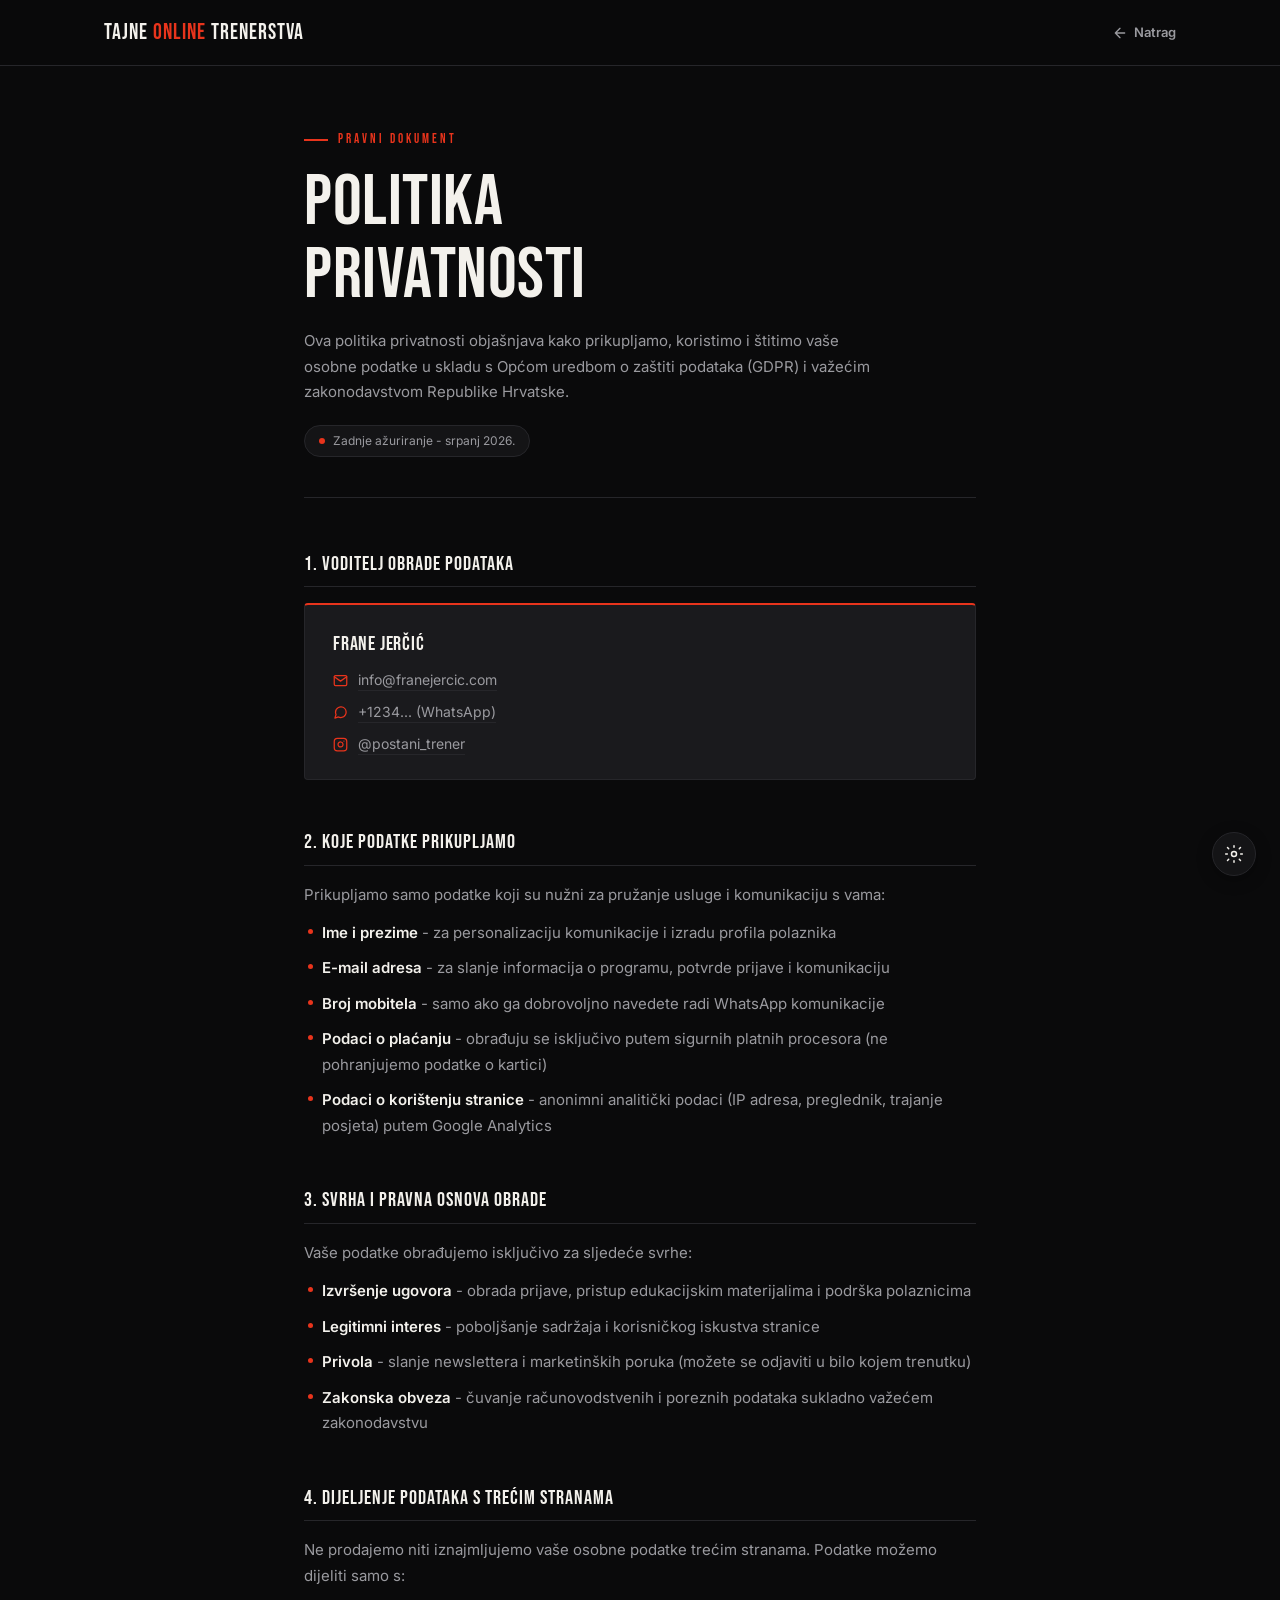
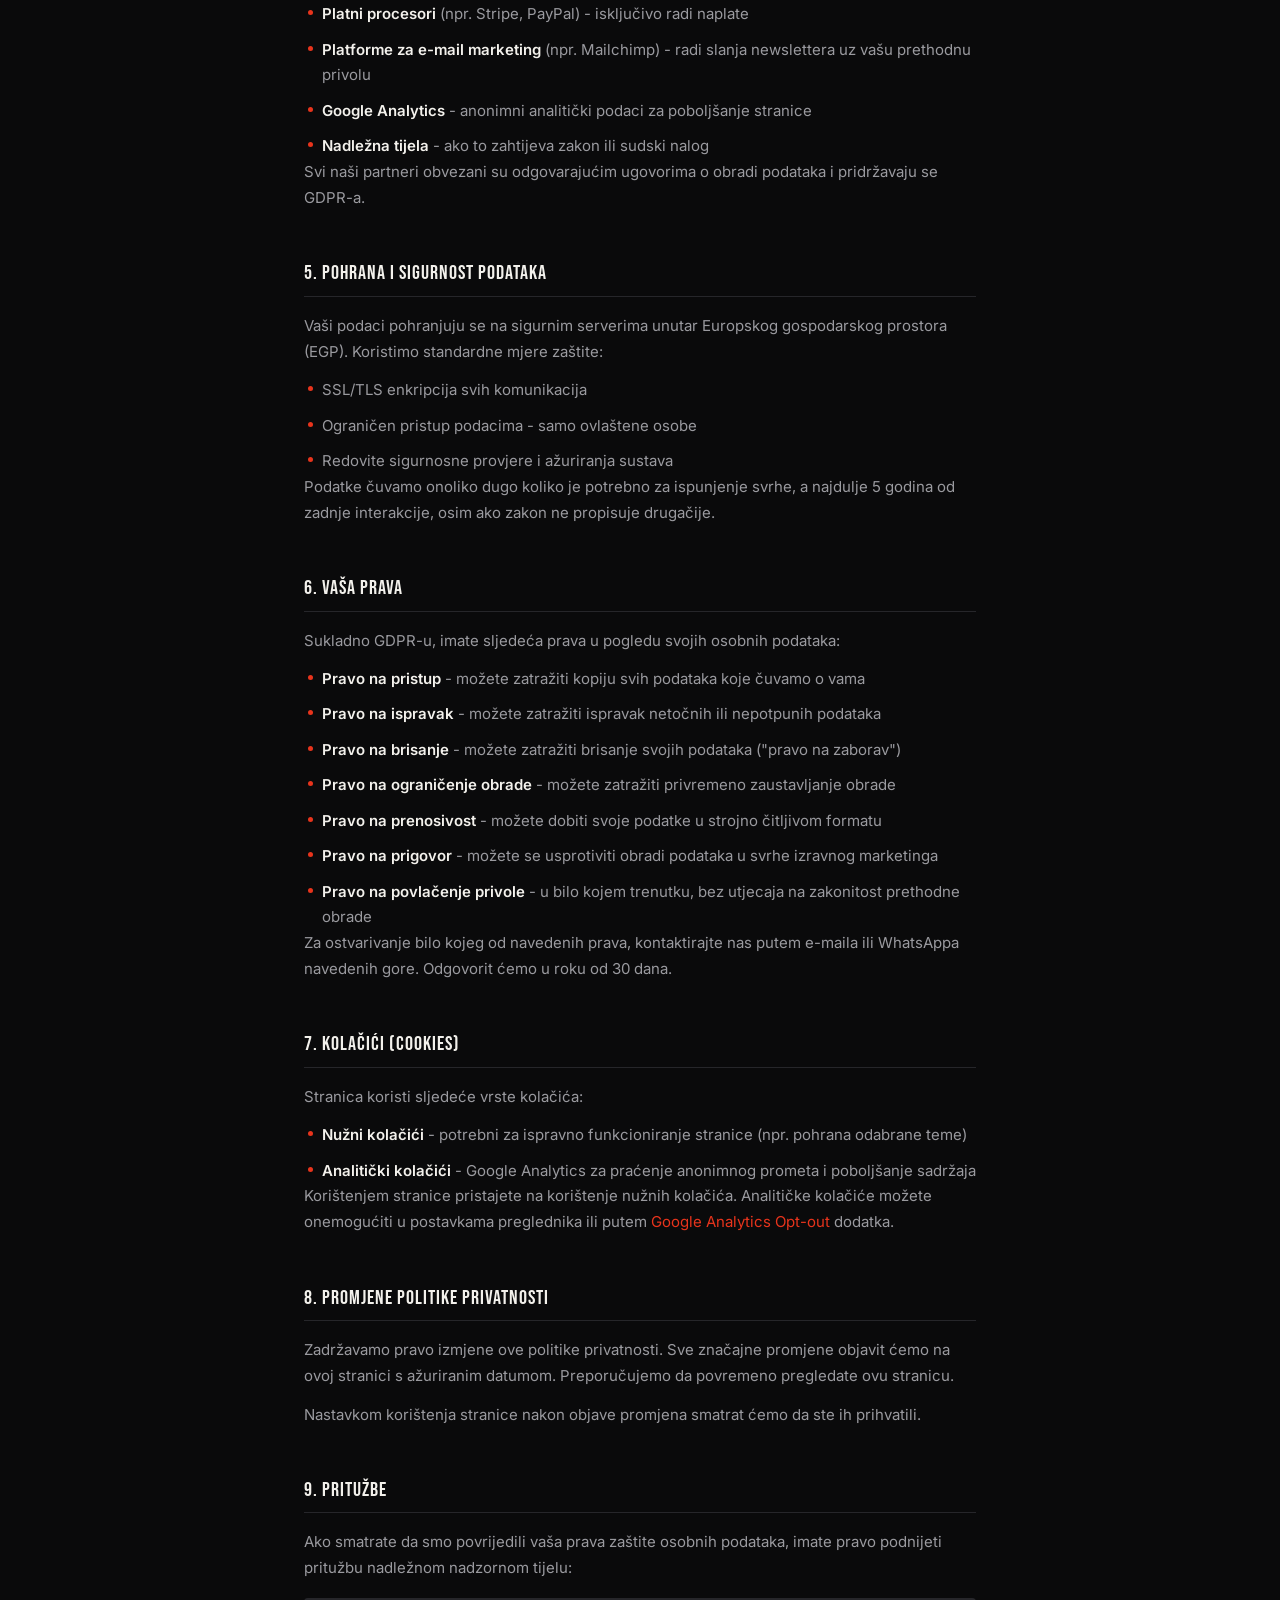
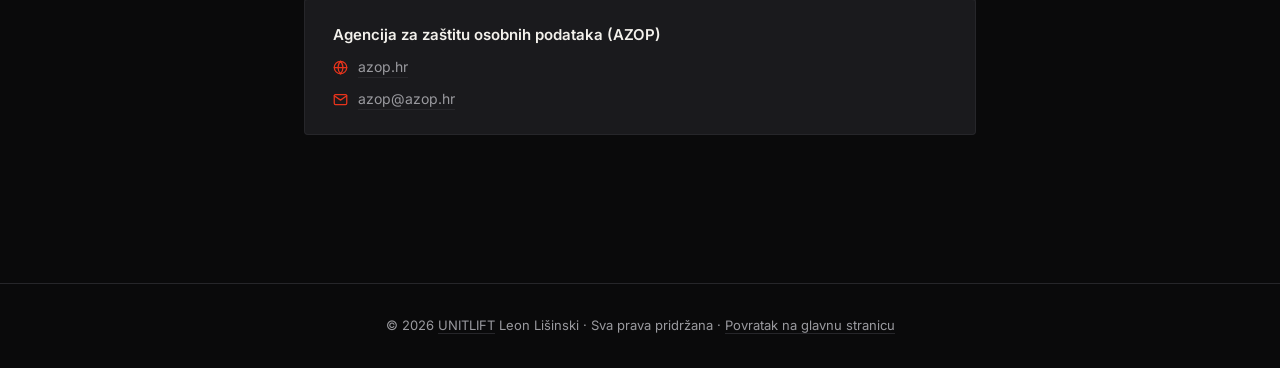
==== commit d9f85710: "Update footer copyright to UNITLIFT and Leon Lišinski. Replace Frane Jerčić credit with a link to un" ====
--- a/politika-privatnosti.html
+++ b/politika-privatnosti.html
@@ -5,6 +5,8 @@
 <meta name="viewport" content="width=device-width, initial-scale=1.0">
 <meta name="theme-color" content="#0a0a0b">
 <title>Politika privatnosti — Tajne Online Trenerstva | Frane Jerčić</title>
+<!-- Favicon -->
+<link rel="icon" type="image/png" id="favicon" href="assets/favicon-light.png">
 <meta name="description" content="Politika privatnosti i zaštite osobnih podataka za edukaciju Tajne Online Trenerstva, Frane Jerčić.">
 <meta name="robots" content="noindex, follow">
 <link rel="canonical" href="https://franejercic.com/politika-privatnosti.html">
@@ -346,7 +348,7 @@
 </div>
 
 <footer class="pp-footer">
-  © 2026 Frane Jerčić · Sva prava pridržana ·
+  © 2026 <a href="https://www.unitlift.com" target="_blank" rel="noopener">UNITLIFT</a> Leon Lišinski · Sva prava pridržana ·
   <a href="index.html">Povratak na glavnu stranicu</a>
 </footer>
 
--- a/style.css
+++ b/style.css
@@ -170,7 +170,7 @@
 
 /* ─── HERO ─── */
 .hero {
-  padding: 64px 0 40px;
+  padding: 90px 0 64px;
   border-bottom: 1px solid var(--line);
   position: relative;
   overflow: visible;
@@ -192,24 +192,31 @@
   align-items: center;
   position: relative;
   z-index: 1;
-  position: relative;
 }
 
 .hero-photo {
   position: relative;
   z-index: 2;
-  aspect-ratio: 4/5;
-  transform: translateY(60px) translateX(12%) scale(1.1);
+  height: 520px;
+  transform: translateY(60px) translateX(12%);
   display: flex;
   flex-direction: column;
   align-items: center;
 }
 .hero-photo img {
   width: 100%;
-  flex: 1;
+  height: 100%;
   object-fit: contain;
-  object-position: bottom;
-  filter: drop-shadow(0 20px 40px rgba(0,0,0,.6));
+  object-position: bottom center;
+  filter: drop-shadow(0 20px 40px rgba(0,0,0,.8));
+  -webkit-mask-image:
+    linear-gradient(to bottom, black 72%, transparent 100%),
+    linear-gradient(to right, transparent 0%, black 8%, black 92%, transparent 100%);
+  mask-image:
+    linear-gradient(to bottom, black 72%, transparent 100%),
+    linear-gradient(to right, transparent 0%, black 8%, black 92%, transparent 100%);
+  -webkit-mask-composite: destination-in;
+  mask-composite: intersect;
 }
 .hero-photo .tag {
   display: block;
@@ -895,7 +902,7 @@
   .brand { font-size: 17px; }
   .nav-cta { font-size: 13px; padding: 9px 16px; }
 
-  .hero { padding: 32px 0 40px; }
+  .hero { padding: 64px 0 72px; }
   .hero-grid { gap: 28px; }
   .hero .eyebrow { font-size: 10.5px; letter-spacing: 3px; margin-bottom: 14px; }
   .hero h1 { font-size: clamp(36px, 10.5vw, 54px); line-height: 1.05; }
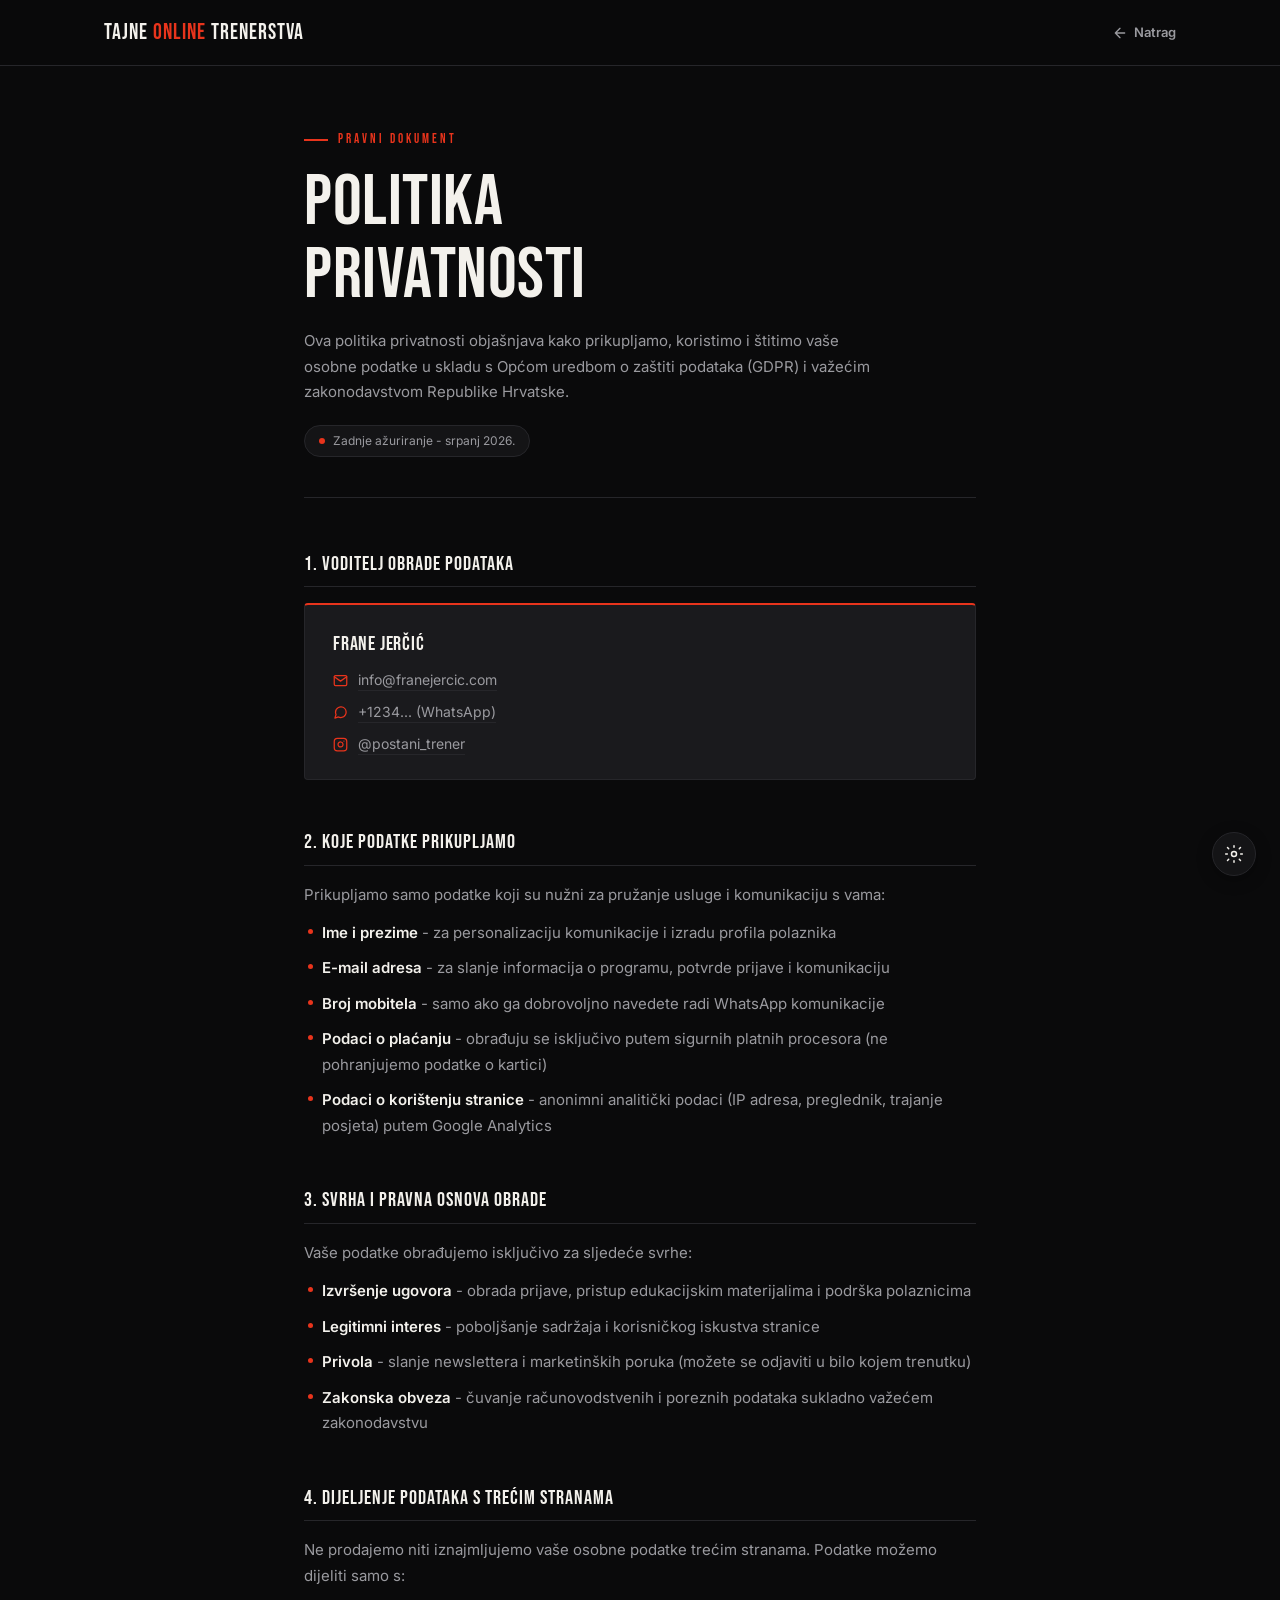
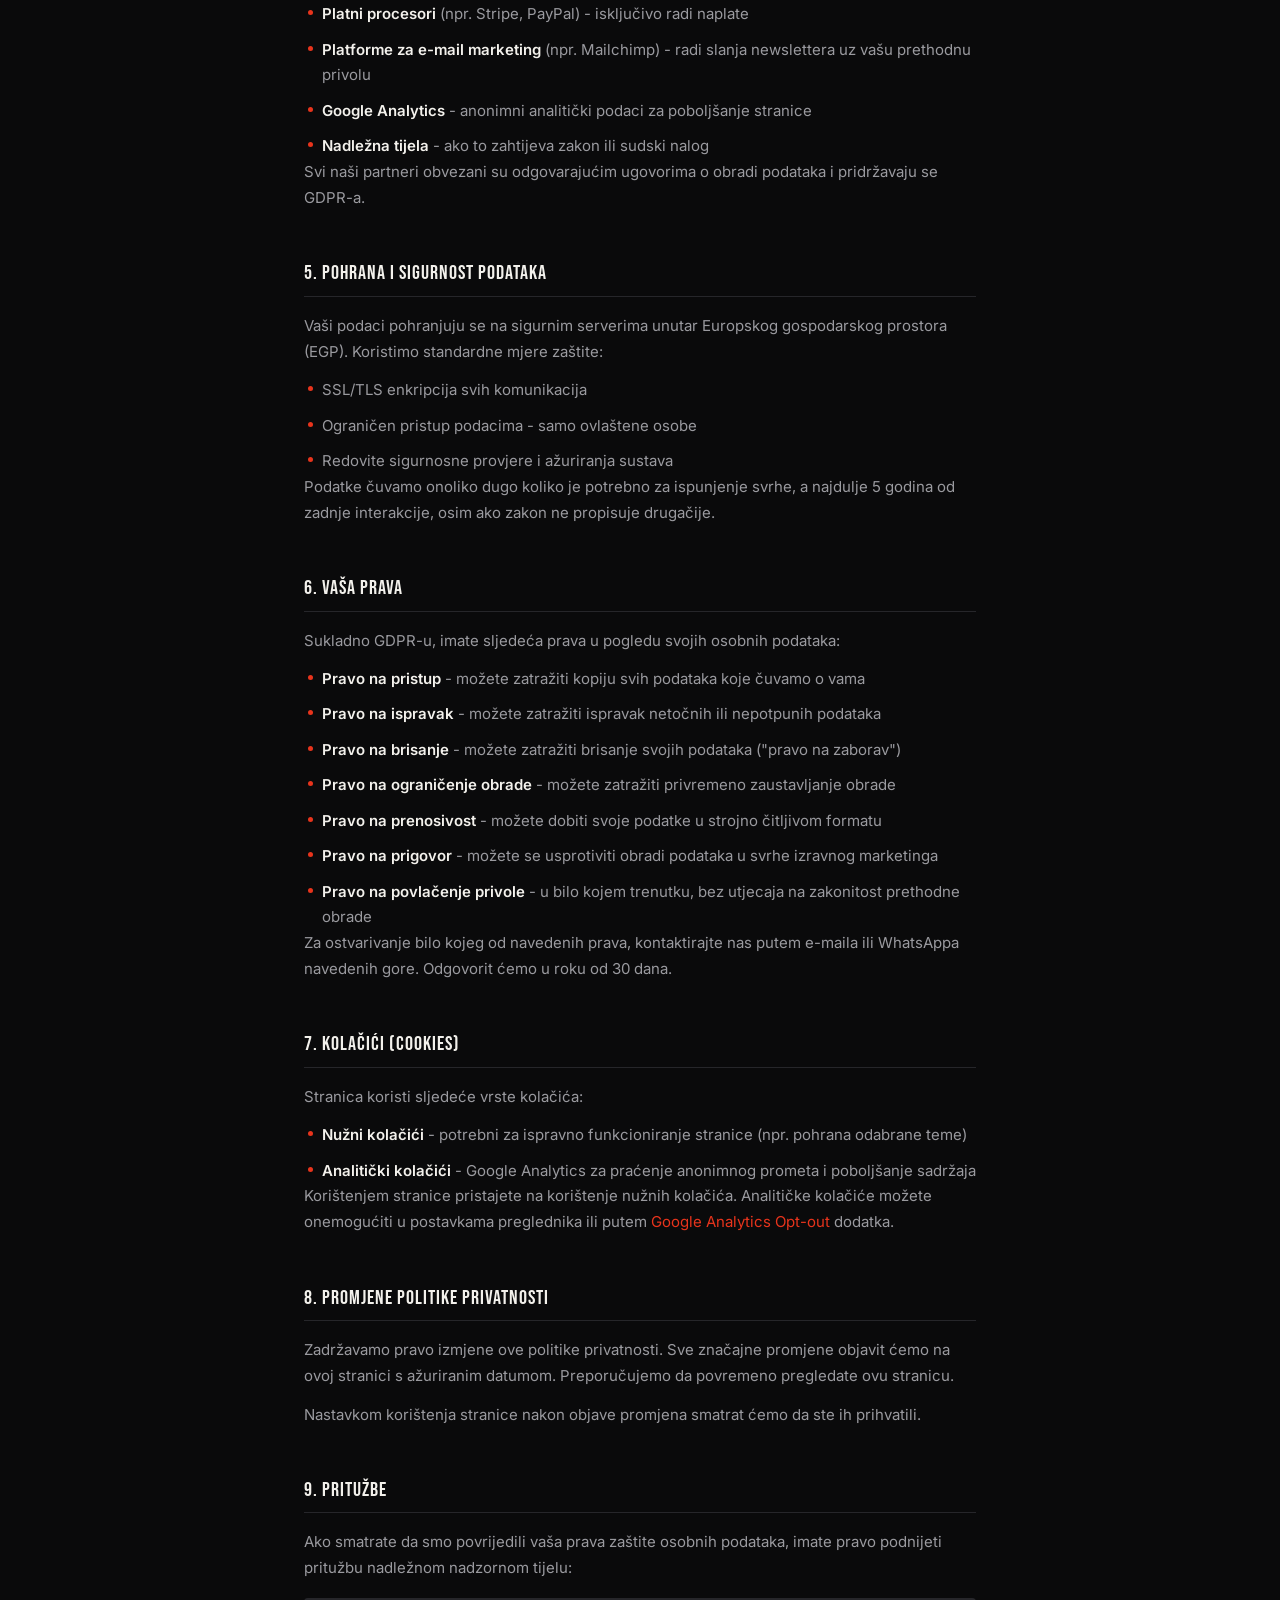
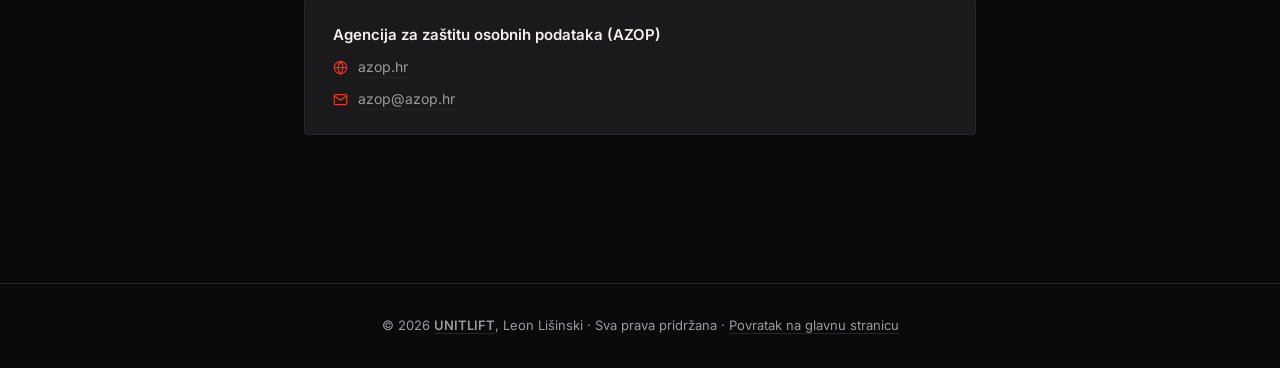
==== commit fe053380: "Style footer credit as UNITLIFT, Leon Lišinski with bold brand link. Add footer-brand class for semi" ====
--- a/politika-privatnosti.html
+++ b/politika-privatnosti.html
@@ -348,7 +348,7 @@
 </div>
 
 <footer class="pp-footer">
-  © 2026 <a href="https://www.unitlift.com" target="_blank" rel="noopener">UNITLIFT</a> Leon Lišinski · Sva prava pridržana ·
+  © 2026 <a href="https://www.unitlift.com" target="_blank" rel="noopener" class="footer-brand">UNITLIFT</a>, Leon Lišinski · Sva prava pridržana ·
   <a href="index.html">Povratak na glavnu stranicu</a>
 </footer>
 
--- a/style.css
+++ b/style.css
@@ -846,6 +846,14 @@
   transition: color .2s;
 }
 .footer-privacy:hover { color: var(--ink); }
+.footer-brand {
+  font-weight: 600;
+  color: inherit;
+  text-decoration: none;
+  border-bottom: 1px solid var(--line);
+  transition: color .2s;
+}
+.footer-brand:hover { color: var(--ink); }
 
 /* ─── STICKY CTA ─── */
 .sticky-cta {
